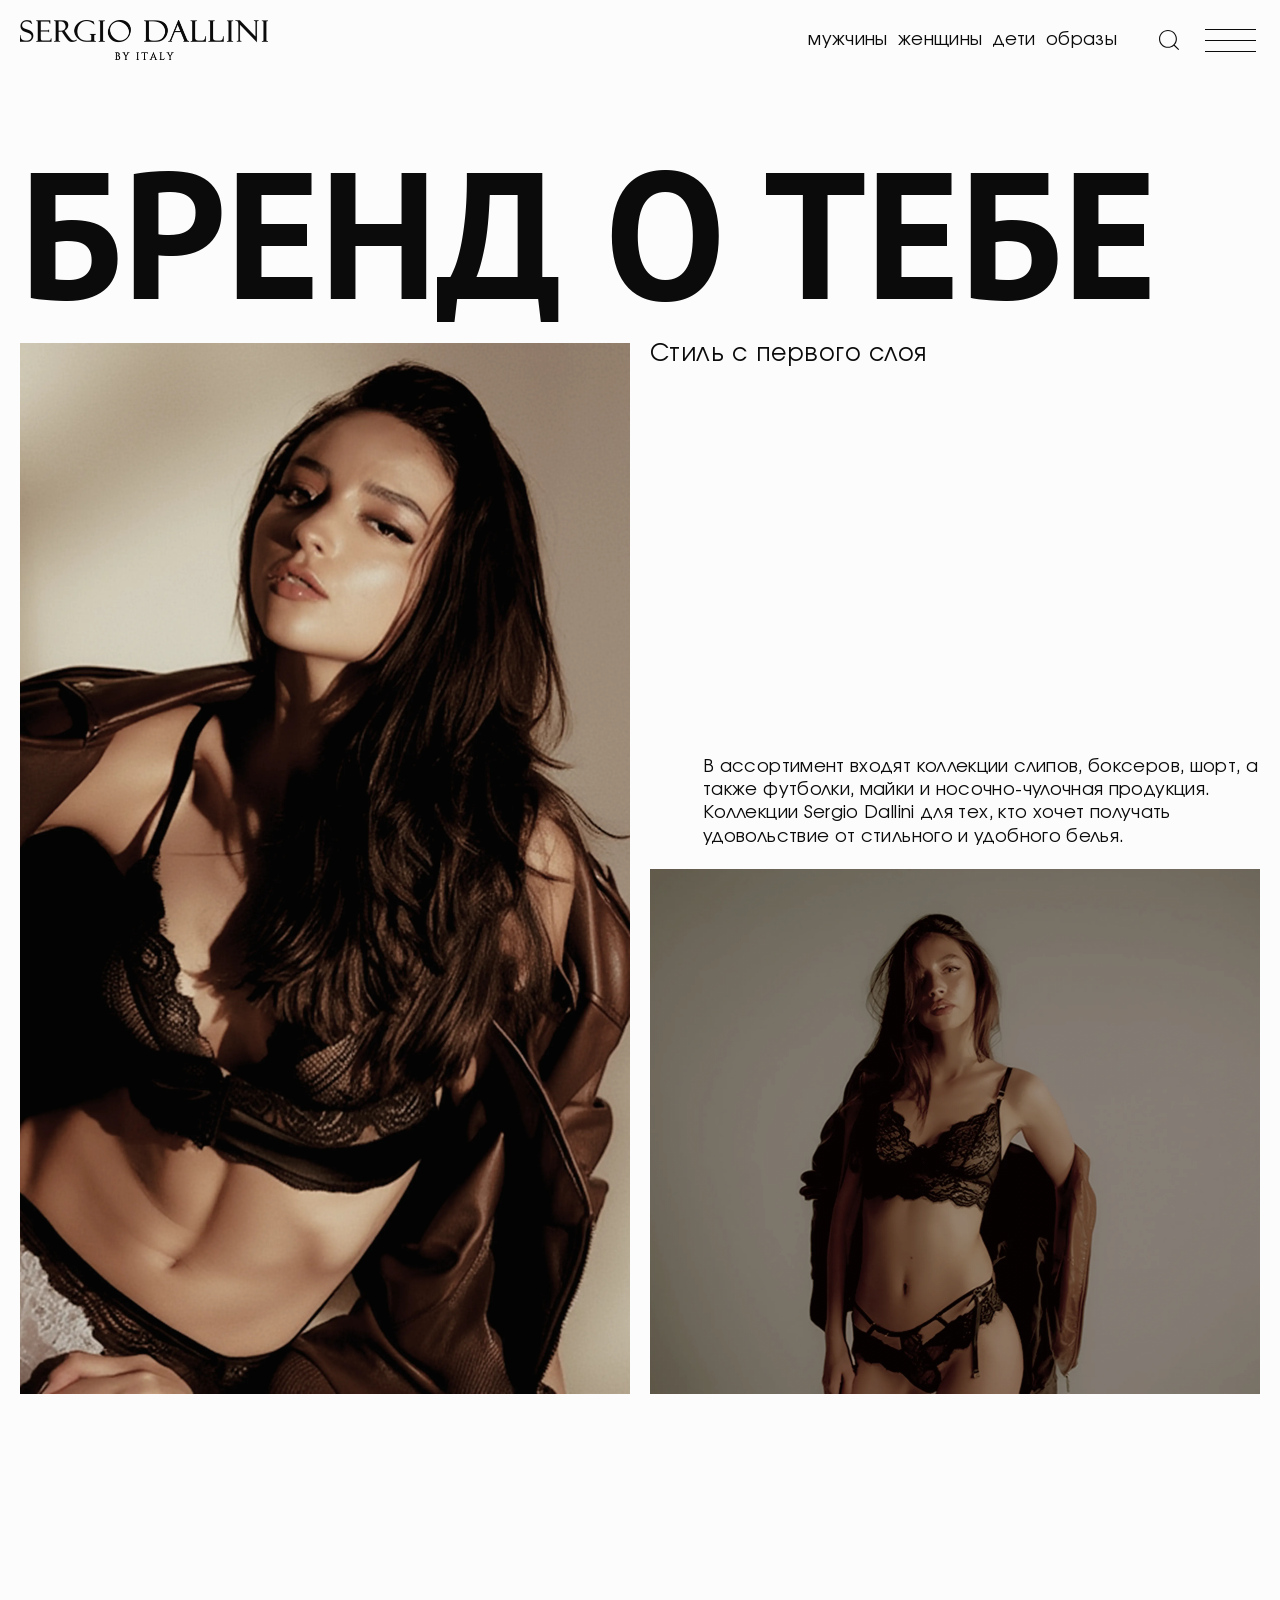
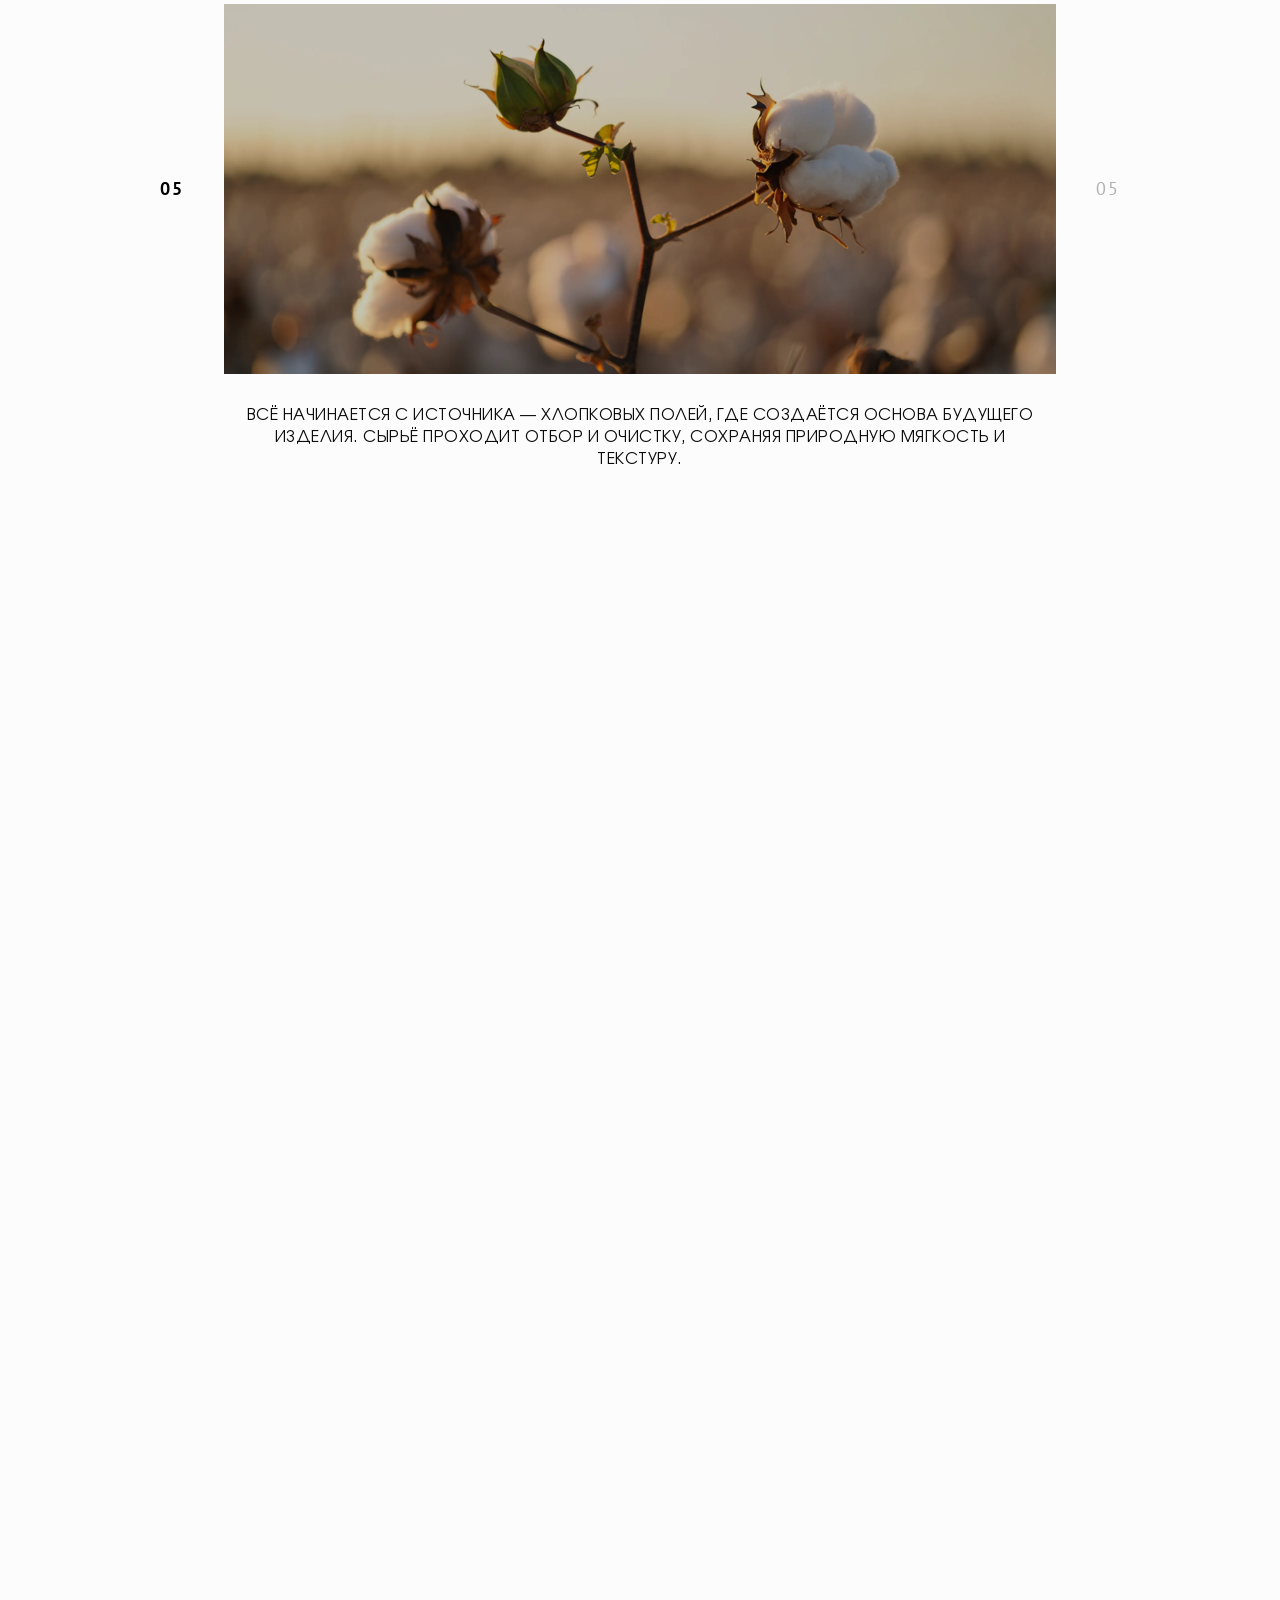
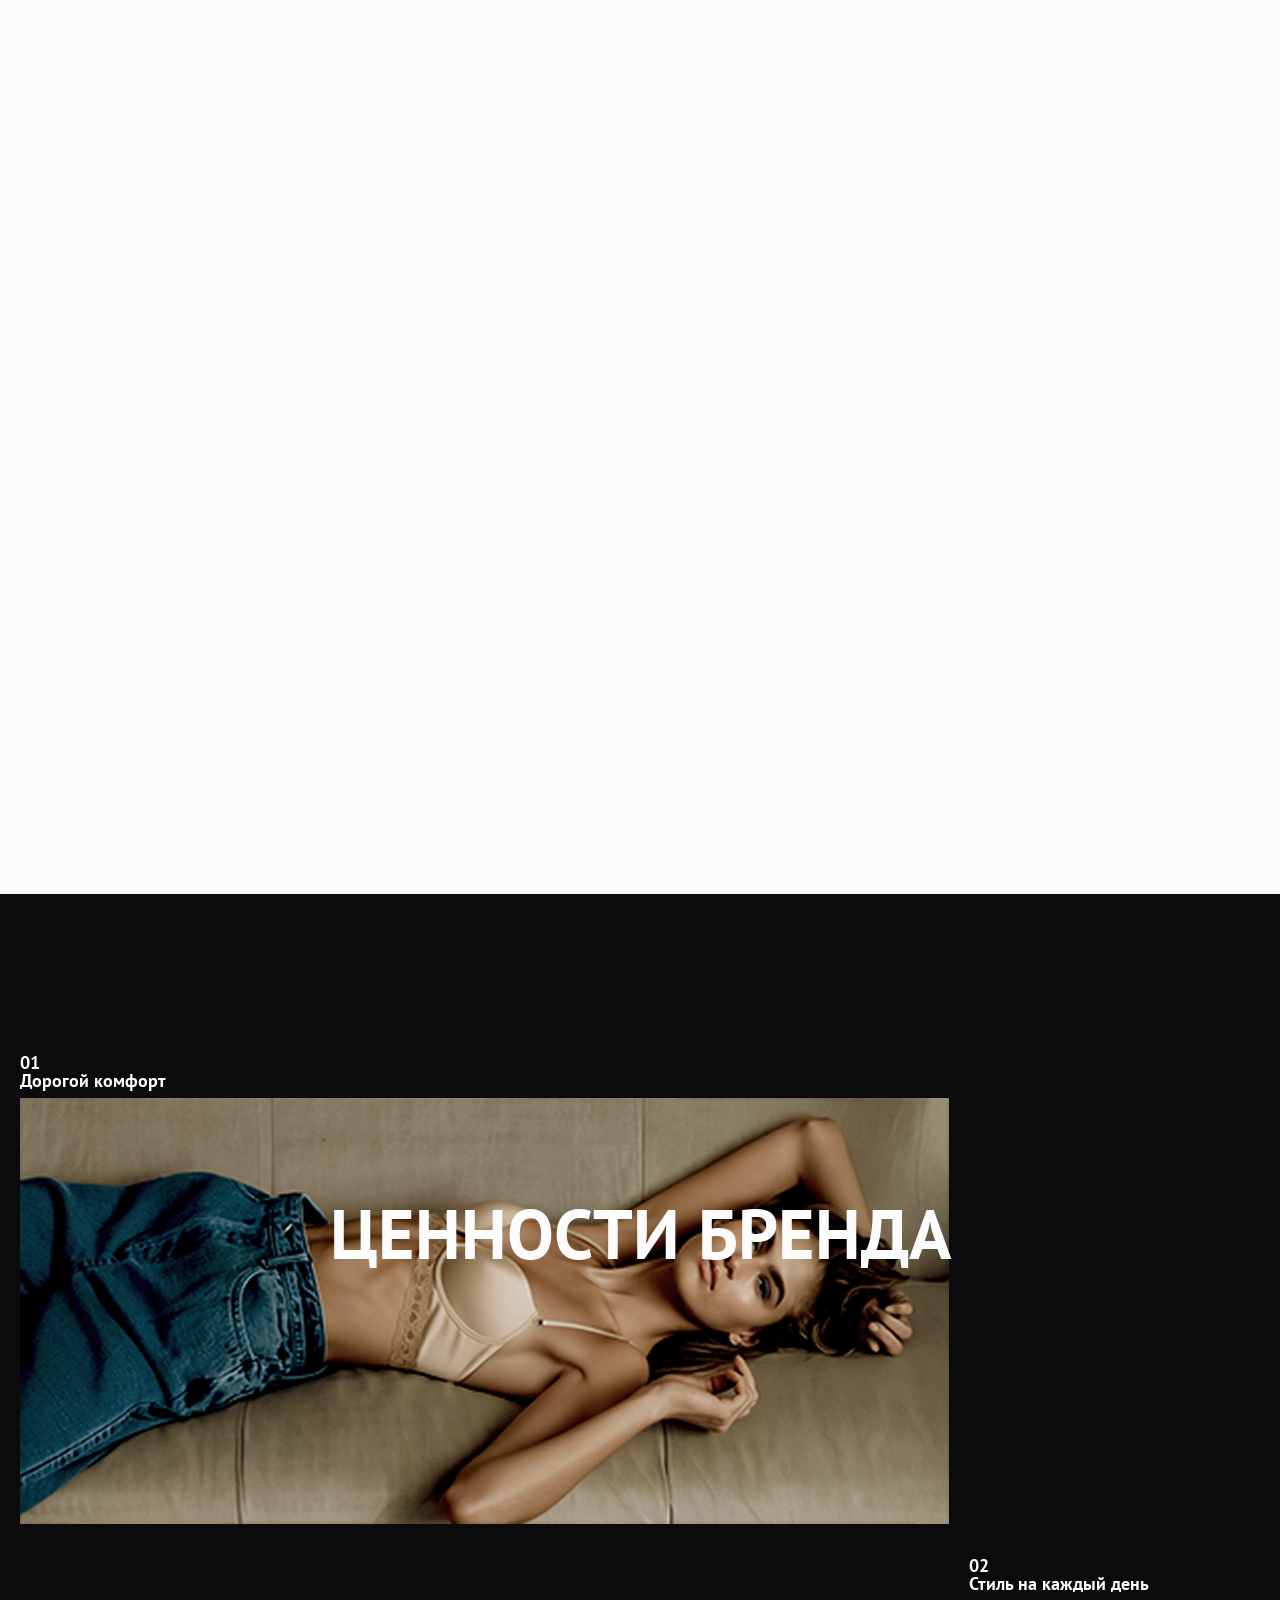
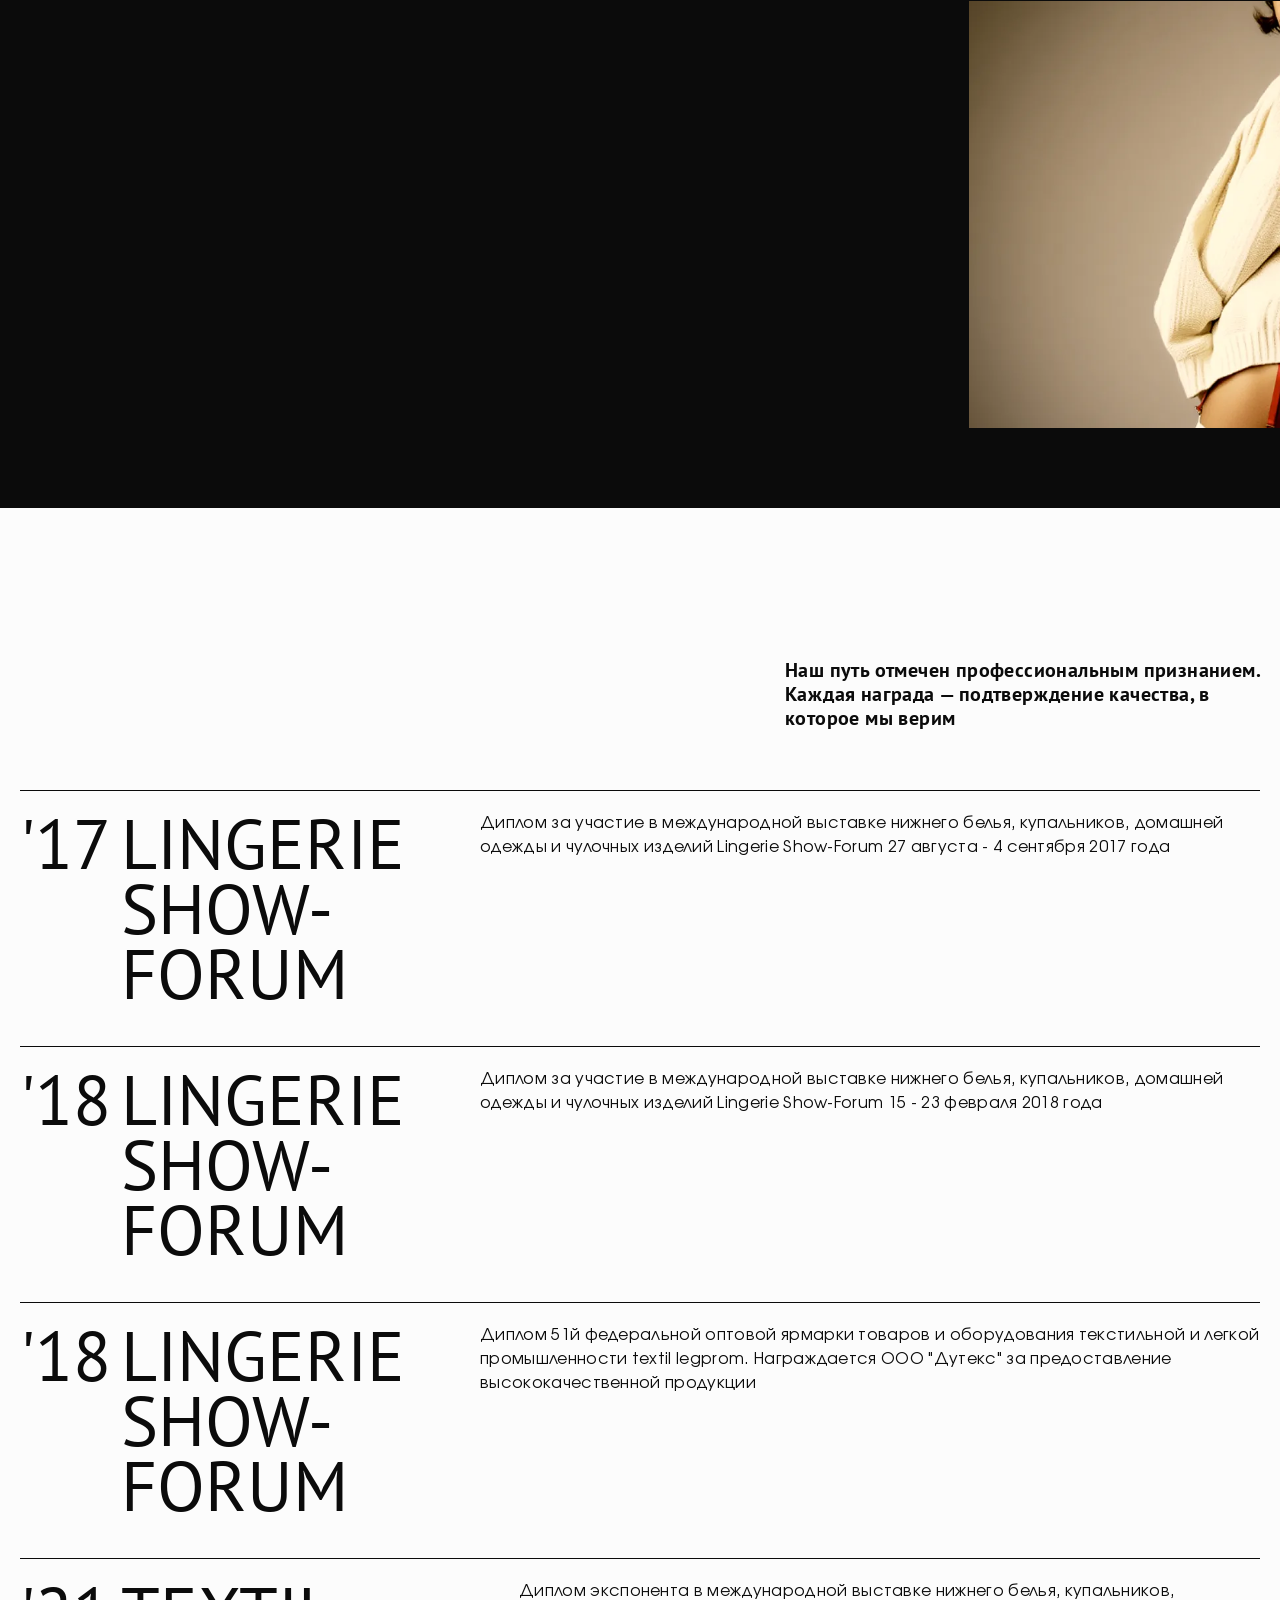
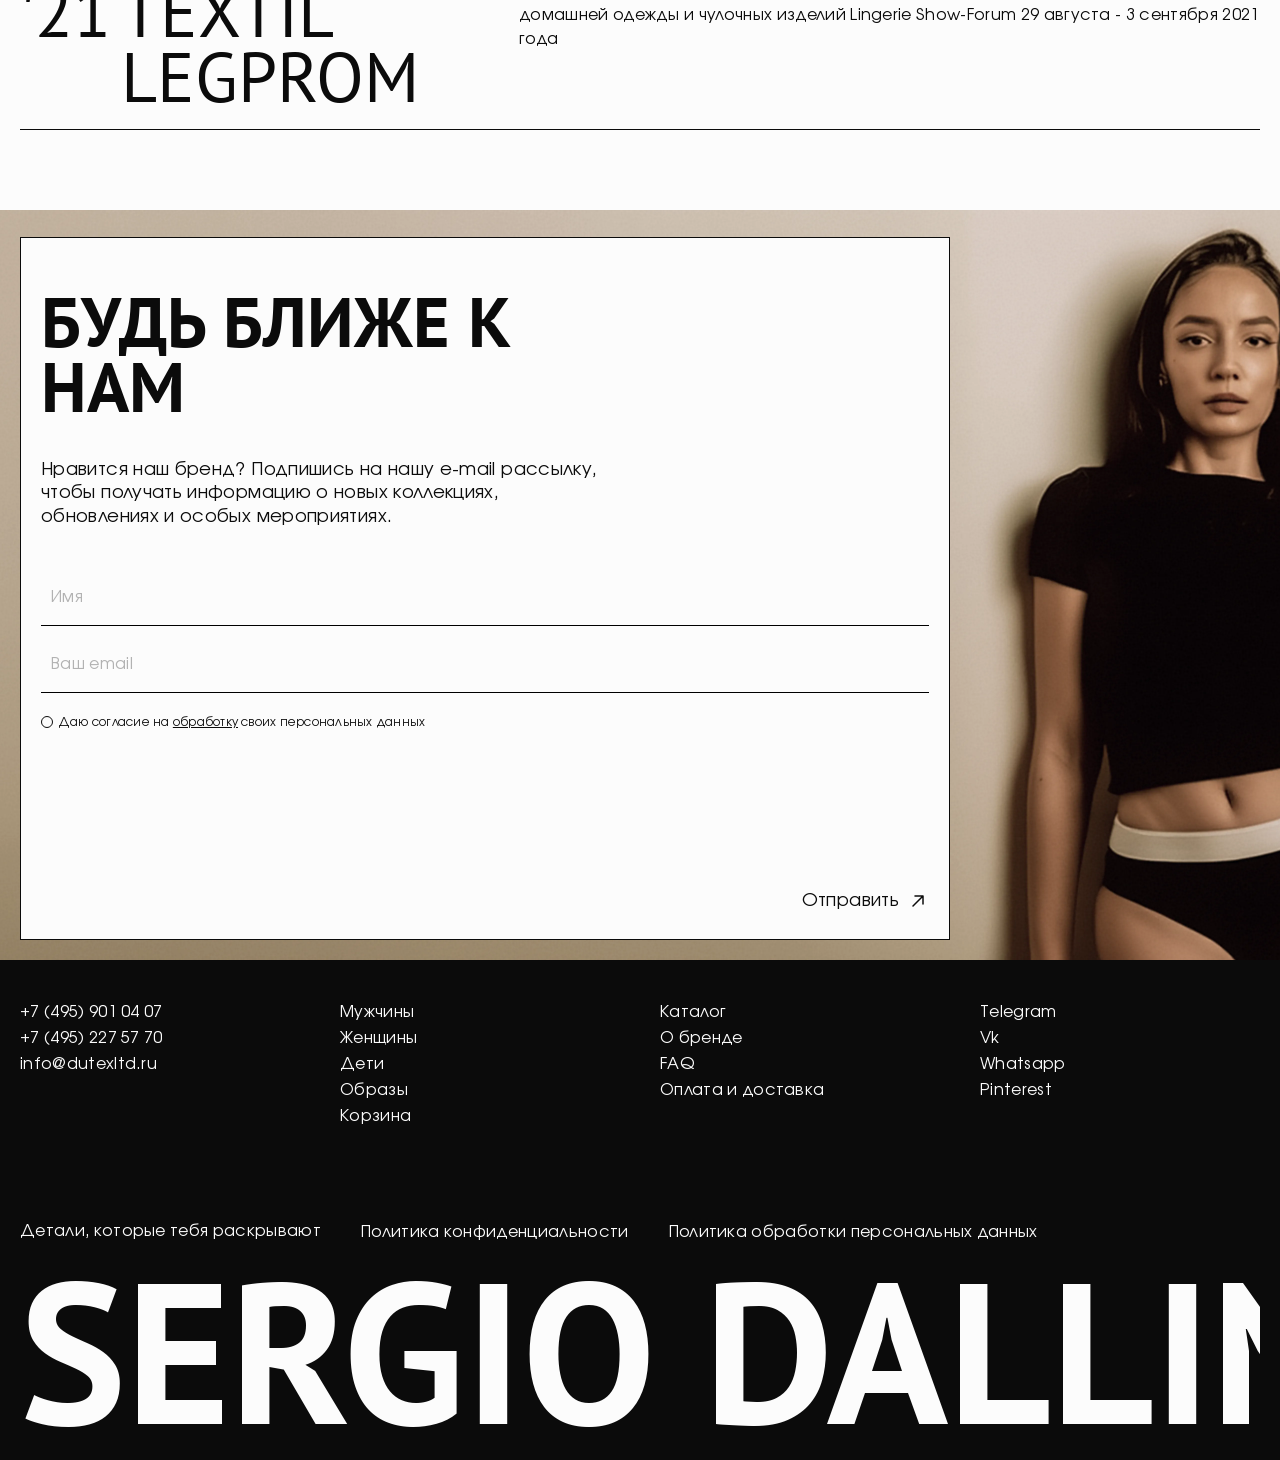
==== about.html @ 6db8269c "firstPush" ====
<!DOCTYPE html>
<html lang="ru">

<head>
    <meta charset="UTF-8">
    <meta name="viewport" content="width=device-width, initial-scale=1.0">
    <meta name="description"
        content="О бренде Sergio Dallini — итальянский бренд нательного белья. Дорогой комфорт, стиль и качество.">
    <title>О бренде — Sergio Dallini</title>
    <link rel="preconnect" href="https://fonts.googleapis.com">
    <link rel="preconnect" href="https://fonts.gstatic.com" crossorigin>
    <link
        href="https://fonts.googleapis.com/css2?family=PT+Sans:wght@400;700&family=Manrope:wght@300;400;500&display=swap"
        rel="stylesheet">
    <link rel="stylesheet" href="css/style.css">
    <link rel="stylesheet" href="css/about.css">
</head>

<body>

    <!-- ===== HEADER + MOBILE MENU (loaded from component) ===== -->
    <script src="js/header-component.js" data-theme="dark" data-modifier="about"></script>

    <main>

        <!-- ===== HERO: БРЕНД О ТЕБЕ ===== -->
        <section class="about-hero" id="about-hero">
            <h1 class="about-hero__title">Бренд о тебе</h1>

            <div class="about-hero__layout">
                <!-- Left large image -->
                <div class="about-hero__image-left">
                    <img src="images/about_brend_img1.webp" alt="Sergio Dallini — бренд о тебе">
                </div>

                <!-- Right content area -->
                <div class="about-hero__right">
                    <div class="about-hero__text-block">
                        <h2 class="about-hero__subtitle">Стиль с первого слоя</h2>
                        <p class="about-hero__description">В ассортимент входят коллекции слипов, боксеров, шорт, а
                            также футболки, майки и носочно-чулочная продукция. Коллекции Sergio Dallini для тех, кто
                            хочет получать удовольствие от стильного и удобного белья.</p>
                    </div>
                    <div class="about-hero__image-right">
                        <img src="images/about_brend_img2.webp" alt="Коллекция Sergio Dallini">
                        <div class="about-hero__image-overlay"></div>
                    </div>
                </div>
            </div>
        </section>

        <!-- ===== PRODUCTION SLIDER (Scroll-Driven) ===== -->
        <section class="production" id="production">
            <div class="production__sticky">
                <!-- Image row: number | image | number -->
                <div class="production__image-row">
                    <div class="production__counter production__counter--left">
                        <span class="production__counter-num" id="prod-counter-num">01</span>
                    </div>

                    <div class="production__image-area">
                        <div class="production__slide production__slide--active" data-slide="0">
                            <picture>
                                <source media="(max-width: 576px)" srcset="images/about_brend_mobile_img3.webp">
                                <img src="images/about_brend_img3.webp" alt="Хлопковые поля">
                            </picture>
                        </div>
                        <div class="production__slide" data-slide="1">
                            <img src="images/about_brend_slider2.webp" alt="Подготовка хлопка">
                        </div>
                        <div class="production__slide" data-slide="2">
                            <img src="images/about_brend_slider3.webp" alt="Производство пряжи">
                        </div>
                        <div class="production__slide" data-slide="3">
                            <img src="images/about_brend_slider4.webp" alt="Дизайн и раскрой">
                        </div>
                        <div class="production__slide" data-slide="4">
                            <img src="images/about_brend_slider5.webp" alt="Примерка и продажа">
                        </div>
                    </div>

                    <div class="production__counter production__counter--right">
                        <span class="production__counter-total">05</span>
                    </div>
                </div>

                <!-- Description text -->
                <div class="production__text-area">
                    <p class="production__text production__text--active" data-text="0">
                        Всё начинается с источника — хлопковых полей, где создаётся основа будущего изделия. Сырьё
                        проходит отбор и очистку, сохраняя природную мягкость и текстуру.
                    </p>
                    <p class="production__text" data-text="1">
                        После сбора, хлопок подготавливают, обрабатывают и расчесывают. Из первоклассного сырья делают
                        пряжу - мягкую, но прочную, на века.
                    </p>
                    <p class="production__text" data-text="2">
                        После сбора, хлопок подготавливают, обрабатывают и расчесывают. Из первоклассного сырья делают
                        пряжу - мягкую, но прочную, на века.
                    </p>
                    <p class="production__text" data-text="3">
                        Ножницы, выкройки, работа дизайнера. Наша ткань, уже покрашенная и подготовленная, попадает на
                        стол модельера и раскройщика. По лекалам из солнечной Италии ткань режут, придают ей форму
                        будущего изделия и сшивают. Почти все готово!
                    </p>
                    <p class="production__text" data-text="4">
                        Этап примерки и продажи. Новосшитое белье отправляют не в цех, а сразу же на съемочную площадку
                        и оценку! Если белье проходит по всем стандартам, мы снимаем его на наших профессиональных
                        моделях в светлых студиях, чтобы через день его уже смогли увидеть вы — и добавить в свою
                        корзину!
                    </p>
                </div>
            </div>
        </section>

        <!-- ===== BRAND VALUES ===== -->
        <section class="values" id="values">
            <div class="values__bg">
                <h2 class="values__title">Ценности бренда</h2>

                <div class="values__carousel" id="values-carousel">
                    <div class="values__track" id="values-track">
                        <!-- Value 1 -->
                        <div class="values__item">
                            <div class="values__item-label">
                                <span class="values__item-num">01</span>
                                <span class="values__item-name">Дорогой комфорт</span>
                            </div>
                            <div class="values__item-image">
                                <picture>
                                    <source media="(max-width: 576px)" srcset="images/about_brend_img5.webp">
                                    <img src="images/about_brend_img5.webp" alt="Дорогой комфорт">
                                </picture>
                            </div>
                        </div>

                        <!-- Value 2 -->
                        <div class="values__item">
                            <div class="values__item-label">
                                <span class="values__item-num">02</span>
                                <span class="values__item-name">Стиль на каждый день</span>
                            </div>
                            <div class="values__item-image">
                                <picture>
                                    <source media="(max-width: 576px)" srcset="images/about_brend_mobile_img5.webp">
                                    <img src="images/about_brend_img6.webp" alt="Стиль на каждый день">
                                </picture>
                            </div>
                        </div>

                        <!-- Value 3 -->
                        <div class="values__item">
                            <div class="values__item-label">
                                <span class="values__item-num">03</span>
                                <span class="values__item-name">Забота о теле</span>
                            </div>
                            <div class="values__item-image">
                                <picture>
                                    <source media="(max-width: 576px)" srcset="images/about_brend_mobile_img6.webp">
                                    <img src="images/about_brend_img1.webp" alt="Забота о теле">
                                </picture>
                            </div>
                        </div>

                        <!-- Value 4 -->
                        <div class="values__item">
                            <div class="values__item-label">
                                <span class="values__item-num">04</span>
                                <span class="values__item-name">Твоя личная поддержка</span>
                            </div>
                            <div class="values__item-image">
                                <picture>
                                    <source media="(max-width: 576px)" srcset="images/about_brend_mobile_img7.webp">
                                    <img src="images/about_brend_img7.webp" alt="Твоя личная поддержка">
                                </picture>
                            </div>
                            <div class="values__item-image values__item-image--small">
                                <picture>
                                    <source media="(max-width: 576px)" srcset="images/about_brend_mobile_img8.webp">
                                    <img src="images/about_brend_img2.webp" alt="Твоя личная поддержка">
                                </picture>
                            </div>
                        </div>
                    </div>
                </div>
            </div>
        </section>

        <!-- ===== AWARDS ===== -->
        <section class="awards" id="awards">
            <div class="awards__intro">
                <p class="awards__intro-text">Наш путь отмечен профессиональным признанием. Каждая награда —
                    подтверждение качества, в которое мы верим</p>
            </div>

            <div class="awards__list">
                <!-- Award 1 -->
                <div class="awards__item">
                    <div class="awards__item-header">
                        <span class="awards__year">'17</span>
                        <span class="awards__name">Lingerie Show-Forum</span>
                    </div>
                    <p class="awards__desc">Диплом за участие в международной выставке нижнего белья, купальников,
                        домашней одежды и чулочных изделий Lingerie Show-Forum 27 августа - 4 сентября 2017 года</p>
                    <div class="awards__hover-photo">
                        <img src="images/hover_photo.webp" alt="Award photo">
                    </div>
                </div>

                <!-- Award 2 -->
                <div class="awards__item">
                    <div class="awards__item-header">
                        <span class="awards__year">'18</span>
                        <span class="awards__name">Lingerie Show-Forum</span>
                    </div>
                    <p class="awards__desc">Диплом за участие в международной выставке нижнего белья, купальников,
                        домашней одежды и чулочных изделий Lingerie Show-Forum 15 - 23 февраля 2018 года</p>
                    <div class="awards__hover-photo">
                        <img src="images/hover_photo.webp" alt="Award photo">
                    </div>
                </div>

                <!-- Award 3 -->
                <div class="awards__item">
                    <div class="awards__item-header">
                        <span class="awards__year">'18</span>
                        <span class="awards__name">Lingerie Show-Forum</span>
                    </div>
                    <p class="awards__desc">Диплом 51й федеральной оптовой ярмарки товаров и оборудования текстильной и
                        легкой промышленности textil legprom. Награждается ООО "Дутекс" за предоставление
                        высококачественной продукции</p>
                    <div class="awards__hover-photo">
                        <img src="images/hover_photo.webp" alt="Award photo">
                    </div>
                </div>

                <!-- Award 4 -->
                <div class="awards__item awards__item--inline">
                    <div class="awards__item-header">
                        <span class="awards__year">'21</span>
                        <span class="awards__name">textil legprom</span>
                    </div>
                    <p class="awards__desc">Диплом экспонента в международной выставке нижнего белья, купальников,
                        домашней одежды и чулочных изделий Lingerie Show-Forum 29 августа - 3 сентября 2021 года</p>
                    <div class="awards__hover-photo">
                        <img src="images/hover_photo.webp" alt="Award photo">
                    </div>
                </div>
            </div>
        </section>

        <!-- ===== NEWSLETTER (loaded from component) ===== -->

        <script src="js/newsletter-component.js"></script>

    </main>

    <!-- ===== FOOTER (loaded from component) ===== -->
    <script src="js/footer-component.js"></script>

    <script src="js/header.js"></script>
    <script src="js/newsletter.js"></script>
    <script>
        // ===== Production Slider (Scroll-Driven Clip-Path Reveal) =====
        const productionSection = document.getElementById('production');
        const prodSlides = document.querySelectorAll('.production__slide');
        const prodTexts = document.querySelectorAll('.production__text');
        const prodCounterNum = document.getElementById('prod-counter-num');
        const totalSlides = prodSlides.length;
        let currentCounterSlide = 0;

        // Set z-index stacking: later slides on top
        prodSlides.forEach((slide, i) => {
            slide.style.zIndex = i + 1;
        });

        // First slide starts fully revealed
        prodSlides[0].style.clipPath = 'inset(0 0% 0 0%)';

        function updateCounter(index) {
            if (index === currentCounterSlide) return;
            currentCounterSlide = index;

            // Animate counter number
            prodCounterNum.classList.add('production__counter-num--exit');
            setTimeout(() => {
                prodCounterNum.textContent = String(index + 1).padStart(2, '0');
                prodCounterNum.classList.remove('production__counter-num--exit');
                prodCounterNum.classList.add('production__counter-num--enter');
                setTimeout(() => {
                    prodCounterNum.classList.remove('production__counter-num--enter');
                }, 350);
            }, 200);

            // Update text
            prodTexts.forEach((txt, i) => {
                if (i === index) {
                    txt.classList.add('production__text--active');
                } else {
                    txt.classList.remove('production__text--active');
                }
            });
        }

        // Scroll handler: continuous clip-path animation
        function handleProductionScroll() {
            const rect = productionSection.getBoundingClientRect();
            const sectionHeight = productionSection.offsetHeight;
            const viewportHeight = window.innerHeight;

            const scrolledIntoSection = -rect.top;
            const scrollableRange = sectionHeight - viewportHeight;

            if (scrollableRange <= 0) return;

            // Overall progress 0..1
            const progress = Math.max(0, Math.min(1, scrolledIntoSection / scrollableRange));

            // Each slide (except #0) gets an equal share of the scroll
            // Slide 0 is always fully open; slides 1-4 reveal progressively
            const revealSlides = totalSlides - 1; // 4 slides to reveal
            let frontSlide = 0;

            for (let i = 1; i < totalSlides; i++) {
                // Slide i reveals during range [start, end]
                const start = (i - 1) / revealSlides;
                const end = i / revealSlides;

                // Sub-progress within this slide's range: 0..1
                const subProgress = Math.max(0, Math.min(1, (progress - start) / (end - start)));

                // clip-path: inset(0 X% 0 X%) — X goes from 50% (hidden) to 0% (fully visible)
                const clipPercent = 50 * (1 - subProgress);
                prodSlides[i].style.clipPath = `inset(0 ${clipPercent}% 0 ${clipPercent}%)`;

                // Determine which slide is in front (the latest one that's >50% revealed)
                if (subProgress > 0.3) {
                    frontSlide = i;
                }
            }

            updateCounter(frontSlide);
        }

        window.addEventListener('scroll', handleProductionScroll, { passive: true });
        handleProductionScroll();

        // ===== Values Carousel (horizontal scroll) =====
        const valuesCarousel = document.getElementById('values-carousel');
        const valuesTrack = document.getElementById('values-track');

        let isDown = false;
        let startX;
        let scrollLeft;

        valuesCarousel.addEventListener('mousedown', (e) => {
            isDown = true;
            valuesCarousel.classList.add('values__carousel--grabbing');
            startX = e.pageX - valuesCarousel.offsetLeft;
            scrollLeft = valuesCarousel.scrollLeft;
        });

        valuesCarousel.addEventListener('mouseleave', () => {
            isDown = false;
            valuesCarousel.classList.remove('values__carousel--grabbing');
        });

        valuesCarousel.addEventListener('mouseup', () => {
            isDown = false;
            valuesCarousel.classList.remove('values__carousel--grabbing');
        });

        valuesCarousel.addEventListener('mousemove', (e) => {
            if (!isDown) return;
            e.preventDefault();
            const x = e.pageX - valuesCarousel.offsetLeft;
            const walk = (x - startX) * 2;
            valuesCarousel.scrollLeft = scrollLeft - walk;
        });
    </script>

</body>

</html>
---- css/style.css ----
/* ======================================================
   SERGIO DALLINI — Global Styles
   ====================================================== */

/* ---------- CSS Custom Properties ---------- */
:root {
  --color-bg: #fcfcfc;
  --color-dark: #0b0b0b;
  --color-white: #fcfcfc;
  --color-black: #0b0b0b;

  --font-heading: "PT Sans", sans-serif;
  --font-body: "Involve", "Manrope", sans-serif;
  --font-btn: "Involve", "Manrope", sans-serif;
  --font-nav: "Involve", sans-serif;
  --font-accent: "Manrope", sans-serif;

  --container-padding: 20px;
  --transition-base: 0.35s cubic-bezier(0.4, 0, 0.2, 1);
  --transition-slow: 0.6s cubic-bezier(0.4, 0, 0.2, 1);
}

/* ---------- @font-face for Involve ---------- */
@font-face {
  font-family: 'Involve';
  src: url('../fonts/Involve-Regular.eot');
  src: url('../fonts/Involve-Regular.eot?#iefix') format('embedded-opentype'),
    url('../fonts/Involve-Regular.woff2') format('woff2'),
    url('../fonts/Involve-Regular.woff') format('woff'),
    url('../fonts/Involve-Regular.ttf') format('truetype');
  font-weight: normal;
  font-style: normal;
  font-display: swap;
}

@font-face {
  font-family: 'Involve';
  src: url('../fonts/Involve-SemiBoldOblique.eot');
  src: url('../fonts/Involve-SemiBoldOblique.eot?#iefix') format('embedded-opentype'),
    url('../fonts/Involve-SemiBoldOblique.woff2') format('woff2'),
    url('../fonts/Involve-SemiBoldOblique.woff') format('woff'),
    url('../fonts/Involve-SemiBoldOblique.ttf') format('truetype');
  font-weight: 600;
  font-style: italic;
  font-display: swap;
}

@font-face {
  font-family: 'Involve';
  src: url('../fonts/Involve-Oblique.eot');
  src: url('../fonts/Involve-Oblique.eot?#iefix') format('embedded-opentype'),
    url('../fonts/Involve-Oblique.woff2') format('woff2'),
    url('../fonts/Involve-Oblique.woff') format('woff'),
    url('../fonts/Involve-Oblique.ttf') format('truetype');
  font-weight: normal;
  font-style: italic;
  font-display: swap;
}

@font-face {
  font-family: 'Involve';
  src: url('../fonts/Involve-Medium-BF65bb0f6716366.otf') format('opentype');
  font-weight: 500;
  font-style: normal;
  font-display: swap;
}

@font-face {
  font-family: 'Involve';
  src: url('../fonts/Involve-SemiBold-BF65bb0f6747dfe.otf') format('opentype');
  font-weight: 600;
  font-style: normal;
  font-display: swap;
}

@font-face {
  font-family: 'Involve';
  src: url('../fonts/Involve-Bold-BF65bb0f66f270b.otf') format('opentype');
  font-weight: 700;
  font-style: normal;
  font-display: swap;
}

/* ---------- Reset & Base ---------- */
*,
*::before,
*::after {
  margin: 0;
  padding: 0;
  box-sizing: border-box;
}

html {
  scroll-behavior: smooth;
  -webkit-font-smoothing: antialiased;
  -moz-osx-font-smoothing: grayscale;
}

body {
  font-family: var(--font-body);
  background: var(--color-bg);
  color: var(--color-dark);
  line-height: 1.5;
  overflow-x: hidden;
}

a {
  text-decoration: none;
  color: inherit;
  transition: opacity var(--transition-base);
}

a:hover {
  opacity: 0.7;
}

ul {
  list-style: none;
}

img {
  display: block;
  width: 100%;
  height: 100%;
  object-fit: cover;
}

.btn--solid-dark img {
  width: unset !important;
  height: unset !important;
}

button {
  cursor: pointer;
  border: none;
  background: none;
  font-family: inherit;
}

input {
  font-family: inherit;
  border: none;
  outline: none;
  background: transparent;
}



/* ======================================================
   HERO SECTION
   ====================================================== */
.hero {
  position: relative;
  width: 100%;
  height: 100vh;
  min-height: 700px;
  max-height: 1066px;
  overflow: hidden;
}

.hero__bg {
  position: absolute;
  inset: 0;
  width: 100%;
  height: 100%;
  object-fit: cover;
  z-index: 0;
}

.hero__overlay {
  position: absolute;
  inset: 0;
  background: linear-gradient(0deg,
      rgba(0, 0, 0, 0.2) 0%,
      rgba(0, 0, 0, 0.2) 100%);
  z-index: 1;
  display: flex;
  align-items: center;
  justify-content: center;
}

.hero__overlay-logo {
  display: none;
}

.hero__content {
  position: absolute;
  top: 50%;
  left: 32px;
  transform: translateY(-50%);
  z-index: 2;
}

.hero__subtitle {
  color: var(--color-white);
  font-size: 18px;
  font-family: var(--font-body);
  font-weight: 400;
  line-height: 23.4px;
  letter-spacing: 0.36px;
  max-width: 443px;
  animation: fadeInUp 1s var(--transition-base) 0.3s both;
}

/* ======================================================
   BRAND STRIP
   ====================================================== */
.brand-strip {
  width: calc(100% - 42px);
  margin: -149px auto 0;
  position: relative;
  z-index: 3;
  height: 204px;
  display: flex;
  align-items: center;
  justify-content: center;
  padding: 0 40px;
}

.brand-strip__logo {
  width: 100%;
  height: auto;
  max-height: 100%;
  object-fit: contain;
}

/* ======================================================
   ABOUT SECTION
   ====================================================== */
.about {
  display: grid;
  grid-template-columns: 1fr 1fr;
  min-height: 978px;
  position: relative;
}

.about__image-wrapper {
  position: relative;
  overflow: hidden;
}

.about__image {
  width: 100%;
  height: 100%;
  object-fit: cover;
}

.about__image-overlay {
  position: absolute;
  inset: 0;
  background: linear-gradient(0deg,
      rgba(0, 0, 0, 0.1) 0%,
      rgba(0, 0, 0, 0.1) 100%);
}

.about__content {
  display: flex;
  flex-direction: column;
  justify-content: space-between;
  align-items: flex-start;
  padding: 60px 30px 60px 20px;
}

.about__heading {
  color: var(--color-dark);
  font-size: 20px;
  font-family: var(--font-heading);
  font-weight: 700;
  line-height: 24px;
  letter-spacing: 0.4px;
  max-width: 443px;
  margin-bottom: 780px;
}

.about__text {
  color: black;
  font-size: 16px;
  font-family: var(--font-body);
  font-weight: 400;
  line-height: 24px;
  letter-spacing: 0.32px;
  max-width: 442px;
  margin-left: auto;
  display: flex;
  align-items: flex-end;
}

/* ======================================================
   CATEGORY BANNERS — Dime-style sticky stacking
   ====================================================== */

/* --- Scoped reveal animation (only for category banners) --- */
.cb-reveal {
  opacity: 0;
  transform: translateY(30px);
  transition: opacity 0.9s cubic-bezier(0.25, 0.46, 0.45, 0.94),
    transform 0.9s cubic-bezier(0.25, 0.46, 0.45, 0.94);
}

.cb-reveal--visible {
  opacity: 1;
  transform: translateY(0);
}

.cb-reveal--delay {
  transition-delay: 0.2s;
}

/* --- Stacking wrapper --- */
.category-stack {
  position: relative;
}

/* --- Each banner card --- */
.category-banner {
  position: relative;
  width: 100%;
  height: 820px;
  overflow: hidden;
}

.category-banner--sticky {
  position: sticky;
  top: 0;
  height: 100vh;
  min-height: 600px;
}

.category-banner__bg {
  position: absolute;
  inset: 0;
  width: 100%;
  height: 100%;
  object-fit: cover;
  z-index: 0;
  transition: transform 1.2s cubic-bezier(0.25, 0.46, 0.45, 0.94);
}

.category-banner--sticky:hover .category-banner__bg {
  transform: scale(1.03);
}

.category-banner__overlay {
  position: absolute;
  inset: 0;
  background: linear-gradient(0deg,
      rgba(0, 0, 0, 0.2) 0%,
      rgba(0, 0, 0, 0.2) 100%);
  z-index: 1;
}

.category-banner__content {
  position: absolute;
  z-index: 2;
  top: 50%;
  left: 0;
  right: 0;
  transform: translateY(-50%);
  display: flex;
  align-items: center;
  justify-content: center;
  padding: 0 var(--container-padding);
}

.category-banner__title {
  position: absolute;
  text-align: center;
  color: var(--color-white);
  font-size: 90px;
  font-family: var(--font-heading);
  font-weight: 700;
  text-transform: uppercase;
  line-height: 81px;
  letter-spacing: 0.9px;
}

.category-banner__content .btn {
  margin-left: auto;
  position: relative;
  z-index: 1;
}

/* ======================================================
   VIDEO SECTION
   ====================================================== */
.video-section {
  position: relative;
  width: 100%;
  height: 980px;
  overflow: hidden;
}

.video-section__bg {
  position: absolute;
  inset: 0;
  width: 100%;
  height: 100%;
  object-fit: cover;
  z-index: 0;
  cursor: pointer;
}

.video-section__overlay {
  position: absolute;
  inset: 0;
  background: linear-gradient(0deg,
      rgba(0, 0, 0, 0.3) 0%,
      rgba(0, 0, 0, 0.3) 100%);
  z-index: 1;
  transition: opacity 0.5s ease;
  pointer-events: none;
}

.video-section__bar {
  position: absolute;
  left: 0;
  width: 100%;
  height: 80px;
  background: var(--color-dark);
  z-index: 2;
}

.video-section__bar--top {
  top: 0;
}

.video-section__bar--bottom {
  bottom: 0;
}

.video-section__play {
  position: absolute;
  top: 50%;
  left: 50%;
  transform: translate(-50%, -50%);
  z-index: 3;
  transition: opacity 0.4s ease;
  width: 100px;
  height: 100px;
  display: flex;
  align-items: center;
  justify-content: center;
  cursor: pointer;
  transition:
    transform var(--transition-base),
    opacity var(--transition-base);
}

.video-section__play svg {
  width: 60px;
  height: 60px;
  filter: drop-shadow(0 4px 20px rgba(0, 0, 0, 0.3));
}

.video-section__play:hover {
  transform: translate(-50%, -50%) scale(1.15);
  opacity: 0.85;
}

/* ======================================================
   LOOKS / OUTFITS SECTION
   ====================================================== */
.looks {
  padding: 80px var(--container-padding) 150px;
}

.looks__header {
  grid-column: 1 / 4;
  display: flex;
  justify-content: flex-end;
  margin-bottom: 40px;
}

.looks__description {
  color: var(--color-dark);
  font-size: 20px;
  font-family: var(--font-heading);
  font-weight: 700;
  line-height: 24px;
  letter-spacing: 0.4px;
  max-width: 475px;
}

.looks__grid {
  display: grid;
  grid-template-columns: repeat(4, 1fr);
  gap: 20px;
  overflow: visible;
}

/* On desktop, override Swiper's flex layout so the grid works normally */
.looks__grid .swiper-wrapper {
  display: contents;
}

.looks__grid .swiper-slide {
  width: auto !important;
}

/* ---------- Look Card ---------- */
.look-card {
  display: flex;
  flex-direction: column;
  position: relative;
}

.look-card__image-wrapper {
  position: relative;
  width: 100%;
  aspect-ratio: 455 / 570;
  overflow: hidden;
  background: #e5e5e5;
}

.look-card__image {
  width: 100%;
  height: 100%;
  object-fit: cover;
  transition: transform var(--transition-slow);
}

.look-card:hover .look-card__image {
  transform: scale(1.05);
}

.look-card__overlay {
  position: absolute;
  inset: 0;
  background: linear-gradient(0deg,
      rgba(0, 0, 0, 0.2) 0%,
      rgba(0, 0, 0, 0.2) 100%);
  opacity: 0;
  transition: opacity var(--transition-base);
}

.look-card:hover .look-card__overlay {
  opacity: 1;
}

.look-card__info {
  position: absolute;
  bottom: 20px;
  left: 20px;
  display: flex;
  flex-direction: column;
  gap: 5px;
  opacity: 0;
  transform: translateY(10px);
  transition:
    opacity var(--transition-base),
    transform var(--transition-base);
}

.look-card:hover .look-card__info {
  opacity: 1;
  transform: translateY(0);
}

.look-card__name {
  color: white;
  font-size: 18px;
  font-family: var(--font-body);
  font-weight: 400;
  line-height: 27px;
  letter-spacing: 0.36px;
}

.look-card__price {
  color: white;
  font-size: 16px;
  font-family: var(--font-body);
  font-weight: 700;
  line-height: 24px;
  letter-spacing: 0.32px;
}

/* ======================================================
   PROMO BANNER
   ====================================================== */
.promo-banner {
  position: relative;
  width: 100%;
  height: 520px;
  overflow: hidden;
  margin-bottom: 150px;
}

.promo-banner__bg {
  position: absolute;
  inset: 0;
  width: 100%;
  height: 100%;
  object-fit: cover;
  z-index: 0;
}

.promo-banner__overlay {
  position: absolute;
  inset: 0;
  background: linear-gradient(0deg,
      rgba(0, 0, 0, 0.2) 0%,
      rgba(0, 0, 0, 0.2) 100%);
  z-index: 1;
}

.promo-banner__content {
  position: absolute;
  top: 50%;
  left: 20px;
  transform: translateY(-50%);
  z-index: 2;
}

.promo-banner__title {
  color: var(--color-white);
  font-size: 90px;
  font-family: var(--font-heading);
  font-weight: 700;
  text-transform: uppercase;
  line-height: 81px;
  letter-spacing: 0.9px;
  max-width: 1297px;
}



/* ======================================================
   BUTTONS
   ====================================================== */
.btn {
  display: inline-flex;
  align-items: center;
  justify-content: center;
  gap: 10px;
  font-family: var(--font-body);
  font-weight: 400;
  transition:
    opacity var(--transition-base),
    transform var(--transition-base),
    background var(--transition-base),
    color var(--transition-base);
  cursor: pointer;
}

.btn:hover {
  opacity: 0.85;
}

/* Outline Light Button (e.g. "Подробнее") */
.btn--outline-light {
  color: var(--color-white);
  font-size: 24px;
  font-family: var(--font-accent);
  font-weight: 300;
  line-height: 24px;
  letter-spacing: 0.48px;
  padding: 2px 2px 4px;
  border-bottom: 1px solid var(--color-white);
}

.btn--outline-light svg {
  width: 18px;
  height: 18px;
}

/* Solid Dark Button (e.g. look card buttons) */
.btn--solid-dark {
  background: var(--color-dark);
  color: var(--color-white);
  font-size: 18px;
  line-height: 18px;
  letter-spacing: 0.36px;
  padding: 8px 10px;
  height: 40px;
}

.btn--solid-dark:hover {
  background: #C3C3C3;
}

.btn--full {
  width: 100%;
  margin-top: 10px;
}

/* Submit Button */
.btn--submit {
  color: var(--color-dark);
  font-size: 18px;
  font-family: var(--font-body);
  font-weight: 400;
  line-height: 18px;
  letter-spacing: 0.36px;
  padding: 2px;
  margin-top: auto;
  align-self: flex-end;
}

.btn--submit svg {
  width: 18px;
  height: 18px;
}

.btn--submit:hover {
  opacity: 0.6;
}

.btn--with-icon svg {
  transition: transform var(--transition-base);
}

.btn--with-icon:hover svg {
  transform: translate(3px, -3px);
}



/* ======================================================
   ANIMATIONS
   ====================================================== */
@keyframes fadeInUp {
  from {
    opacity: 0;
    transform: translateY(30px);
  }

  to {
    opacity: 1;
    transform: translateY(0);
  }
}

@keyframes fadeIn {
  from {
    opacity: 0;
  }

  to {
    opacity: 1;
  }
}

/* Intersection Observer-based reveal animations */
.reveal {
  opacity: 0;
  transform: translateY(40px);
  transition:
    opacity 0.8s ease,
    transform 0.8s ease;
}

.reveal.revealed {
  opacity: 1;
  transform: translateY(0);
}

/* Pagination dots — hidden on desktop */
.looks__pagination {
  display: none;
}

/* ======================================================
   RESPONSIVE — Desktop → Tablet → Mobile
   Breakpoints:
   1440px — Large Desktop (scaling fonts)
   1200px — Laptop / Small Desktop
   1024px — Tablet Landscape
   768px  — Tablet Portrait
   480px  — Mobile
   375px  — Small Mobile
   ====================================================== */

/* ==========================================================
   LARGE DESKTOP  (max-width: 1440px)
   ========================================================== */
@media (max-width: 1440px) {
  .category-banner__title {
    font-size: 70px;
    line-height: 65px;
  }

  .promo-banner__title {
    font-size: 70px;
    line-height: 65px;
  }
}

/* ==========================================================
   LAPTOP / SMALL DESKTOP  (max-width: 1200px)
   ========================================================== */
@media (max-width: 1200px) {
  .looks__grid {
    grid-template-columns: repeat(2, 1fr);
  }

  .looks__grid .swiper-wrapper {
    display: contents;
  }

  .looks__grid .swiper-slide {
    width: auto !important;
  }

  .about {
    grid-template-columns: 1fr 1fr;
  }

  .about__image-wrapper {
    height: auto;
  }

  .about__heading {
    margin-bottom: 40px;
  }

  .about__content {
    padding: 40px 20px;
  }

  /* .about__text {
    margin-left: 0;
  } */
}

/* ==========================================================
   TABLET LANDSCAPE  (max-width: 1024px)
   ========================================================== */
@media (max-width: 1024px) {

  /* ---------- HERO ---------- */
  .hero {
    height: 80vh;
    min-height: 550px;
    max-height: 800px;
  }

  .hero__content {
    padding: 40px 24px;
  }

  .hero__subtitle {
    font-size: 16px;
    line-height: 22px;
    max-width: 400px;
  }

  /* ---------- BRAND STRIP ---------- */
  .brand-strip {
    width: calc(100% - 32px);
    height: 140px;
    margin-top: -80px;
  }

  /* ---------- ABOUT ---------- */
  .about {
    grid-template-columns: 1fr 1fr;
    min-height: 600px;
  }

  .about__content {
    padding: 32px 20px;
  }

  .about__heading {
    font-size: 18px;
    line-height: 22px;
    max-width: 380px;
    margin-bottom: 30px;
  }

  .about__text {
    font-size: 15px;
    line-height: 22px;
    max-width: 380px;
  }

  /* ---------- CATEGORY BANNER ---------- */
  .category-banner {
    height: 550px;
  }

  .category-banner__title {
    font-size: 56px;
    line-height: 52px;
  }

  .category-banner__content {
    padding: 40px var(--container-padding);
  }

  /* ---------- VIDEO SECTION ---------- */
  .video-section {
    height: 550px;
  }

  .video-section__bar {
    height: 60px;
  }

  .video-section__play svg {
    width: 50px;
    height: 50px;
  }

  /* ---------- LOOKS ---------- */
  .looks {
    padding: 60px var(--container-padding) 50px;
  }

  .looks__description {
    font-size: 18px;
    line-height: 22px;
    max-width: 420px;
  }

  .looks__grid {
    gap: 16px;
  }

  .looks__grid .swiper-wrapper {
    display: contents;
  }

  .looks__grid .swiper-slide {
    width: auto !important;
  }

  /* ---------- PROMO BANNER ---------- */
  .promo-banner {
    height: 420px;
  }

  .promo-banner__title {
    font-size: 56px;
    line-height: 52px;
  }
}

/* ==========================================================
   TABLET PORTRAIT  (max-width: 768px)
   ========================================================== */
@media (max-width: 768px) {
  .promo-banner {
    margin-bottom: 100px !important;
    height: 503px !important;
  }

  #looks-section {
    margin-bottom: 100px;
  }

  #video-section {
    margin-bottom: 100px;
    height: 800px !important;
  }

  .category-banner__title #video-section {
    margin-bottom: 100px;
    height: 800px !important;
  }

  #category-stack {
    margin-bottom: 100px;
  }

  .about {
    margin-bottom: 100px;
  }


  .hero__overlay {
    align-items: flex-end !important;
  }

  .hero__content {
    display: none !important;
  }

  /* ---------- HERO ---------- */
  .hero {
    min-height: auto;
    max-height: none;
    height: auto;
  }

  .hero__bg {
    height: 500px;
    position: relative;
  }

  .hero__overlay {
    height: 500px;
    display: flex;
    align-items: center;
    justify-content: center;
  }

  .hero__overlay-logo {
    display: block;
    width: 100%;
    max-width: 362px;
    height: auto;
    object-fit: cover;
  }

  .hero__content {
    position: relative;
    bottom: auto;
    left: auto;
    background: var(--color-white);
    padding: 24px 20px;
    z-index: 2;
    height: auto;
    min-height: 120px;
    display: flex;
    flex-direction: column;
    justify-content: flex-start;
  }

  .hero__subtitle {
    color: var(--color-dark);
    font-size: 15px;
    font-family: var(--font-body);
    font-weight: 400;
    line-height: 20px;
    letter-spacing: 0.3px;
    max-width: 100%;
    animation: none;
  }

  /* ---------- BRAND STRIP ---------- */
  .brand-strip {
    display: none;
  }

  /* ---------- ABOUT ---------- */
  .about {
    grid-template-columns: 1fr;
    min-height: auto;
  }

  .about__content {
    display: contents;
  }

  .about__heading {
    order: 1;
    padding: 28px var(--container-padding) 20px;
    font-size: 20px;
    font-family: var(--font-heading);
    font-weight: 700;
    line-height: 24px;
    letter-spacing: 0.4px;
    max-width: 100%;
    margin-bottom: 0;
  }

  .about__image-wrapper {
    order: 2;
    width: 100%;
    height: 400px;
    margin-left: 0;
  }

  .about__text {
    order: 3;
    padding: 20px var(--container-padding) 0;
    font-size: 15px;
    font-family: var(--font-body);
    font-weight: 400;
    line-height: 22px;
    letter-spacing: 0.3px;
    max-width: 100%;
  }

  /* ---------- CATEGORY BANNER ---------- */
  .category-banner {
    height: 800px !important;
  }

  .category-banner__title {
    font-size: 48px;
    line-height: 44px;
    letter-spacing: 0;
  }

  .category-banner__content {
    top: 0;
    bottom: 0;
    left: 0;
    right: 0;
    transform: none;
    padding: 0 var(--container-padding);
    display: flex;
    align-items: center;
    justify-content: center;
  }

  .category-banner .btn--outline-light {
    position: absolute;
    bottom: 20px;
    right: var(--container-padding);
    left: auto;
    top: auto;
    margin-left: 0;
    font-size: 18px;
    line-height: 18px;
    letter-spacing: 0.36px;
    z-index: 3;
  }

  /* ---------- VIDEO SECTION ---------- */
  .video-section {
    height: 600px;
  }

  .video-section__bar {
    height: 60px;
  }

  .video-section__play {
    width: 200px;
    height: 200px;
  }

  .video-section__play svg {
    width: 60px;
    height: 80px;
    opacity: 0.75;
  }

  /* ---------- LOOKS ---------- */
  .looks {
    padding: 40px var(--container-padding) 32px;
  }

  .looks__header {
    justify-content: flex-start;
    margin-bottom: 24px;
  }

  .looks__description {
    font-size: 18px;
    line-height: 22px;
    letter-spacing: 0.36px;
    max-width: 100%;
  }

  .looks__grid {
    display: block;
    overflow: hidden;
    position: relative;
    padding-bottom: 40px;
  }

  .looks__grid .swiper-wrapper {
    display: flex;
  }

  .looks__grid .swiper-slide {
    width: 100% !important;
    flex-shrink: 0;
  }

  /* Show all cards in slider */
  .look-card {
    display: flex !important;
  }

  .look-card__image-wrapper {
    aspect-ratio: 1 / 1.25;
  }

  .btn--solid-dark {
    font-size: 16px;
    line-height: 16px;
    letter-spacing: 0.32px;
    padding: 7px 8px;
    height: 36px;
  }

  /* Show pagination dots on tablet/mobile */
  .looks__pagination {
    display: flex !important;
    justify-content: center;
    align-items: center;
    gap: 4px;
    margin-top: 20px;
    position: absolute;
    bottom: 0;
    left: 0;
    right: 0;
    z-index: 10;
  }

  .looks__dot {
    width: 8px;
    height: 8px;
    background: #d9d9d9;
    border-radius: 18px;
    border: none;
    cursor: pointer;
    transition: width var(--transition-base), background var(--transition-base);
    padding: 0;
    display: inline-block;
  }

  .looks__dot--active {
    width: 24px;
    background: var(--color-dark);
  }

  /* ---------- PROMO BANNER ---------- */
  .promo-banner {
    height: 450px;
  }

  .promo-banner__content {
    bottom: 36px;
  }

  .promo-banner__title {
    font-size: 48px;
    line-height: 44px;
    letter-spacing: 0;
    max-width: 550px;
  }
}

/* ==========================================================
   MOBILE  (max-width: 480px)
   ========================================================== */
@media (max-width: 480px) {

  /* ---------- HERO ---------- */
  .hero__bg {
    height: 420px;
  }

  .hero__overlay {
    height: 420px;
    display: flex;
    align-items: center;
    justify-content: center;
  }

  .hero__subtitle {
    font-size: 14px;
    line-height: 18px;
    letter-spacing: 0.28px;
  }

  /* ---------- ABOUT ---------- */
  .about__image-wrapper {
    width: 269px;
    height: 276px;
    margin-left: var(--container-padding);
  }

  .about__content {
    padding: 20px var(--container-padding);
  }

  .about__heading {
    font-size: 18px;
    line-height: 22px;
    margin-bottom: 16px;
  }

  .about__text {
    font-size: 14px;
    line-height: 20px;
  }

  /* ---------- CATEGORY BANNER ---------- */
  .category-banner {
    height: 500px;
  }

  .category-banner__title {
    font-size: 40px;
    line-height: 38px;
  }

  .category-banner__content {
    padding: 0 var(--container-padding) 28px;
    gap: 10px;
  }

  .btn--outline-light {
    font-size: 16px;
    line-height: 16px;
  }

  /* ---------- VIDEO SECTION ---------- */
  .video-section {
    height: 480px;
  }

  .video-section__bar {
    height: 48px;
  }

  .video-section__play {
    width: 160px;
    height: 160px;
  }

  .video-section__play svg {
    width: 48px;
    height: 64px;
  }

  /* ---------- LOOKS ---------- */
  .looks {
    padding: 32px var(--container-padding) 24px;
  }

  .looks__header {
    margin-bottom: 16px;
  }

  .looks__description {
    font-size: 16px;
    line-height: 20px;
    max-width: 100%;
  }

  .looks__grid {
    display: block;
    overflow: hidden;
    position: relative;
    padding-bottom: 40px;
  }

  .looks__grid .swiper-wrapper {
    display: flex;
  }

  .looks__grid .swiper-slide {
    width: 100% !important;
    flex-shrink: 0;
  }

  /* Show all cards in slider */
  .look-card {
    display: flex !important;
  }

  .look-card__image-wrapper {
    aspect-ratio: 362 / 454;
  }

  /* Show pagination dots on mobile */
  .looks__pagination {
    display: flex !important;
    justify-content: center;
    align-items: center;
    gap: 4px;
    margin-top: 20px;
    position: absolute;
    bottom: 0;
    left: 0;
    right: 0;
    z-index: 10;
  }

  .looks__dot {
    width: 8px;
    height: 8px;
    background: #d9d9d9;
    border-radius: 18px;
    border: none;
    cursor: pointer;
    transition: width var(--transition-base), background var(--transition-base);
    padding: 0;
    display: inline-block;
  }

  .looks__dot--active {
    width: 24px;
    background: var(--color-dark);
  }

  /* ---------- PROMO BANNER ---------- */
  .promo-banner {
    height: 400px;
  }

  .promo-banner__content {
    bottom: auto;
    top: 50%;
    transform: translateY(-50%);
  }

  .promo-banner__title {
    font-size: 40px;
    line-height: 38px;
    max-width: 320px;
  }
}

/* ==========================================================
   SMALL MOBILE  (max-width: 375px)
   ========================================================== */
@media (max-width: 375px) {
  .hero__bg {
    height: 360px;
  }

  .hero__overlay {
    height: 360px;
    display: flex;
    align-items: center;
    justify-content: center;
  }

  .hero__subtitle {
    font-size: 13px;
    line-height: 17px;
  }

  .about__image-wrapper {
    width: 240px;
    height: 240px;
  }

  .about__heading {
    font-size: 17px;
    line-height: 21px;
  }

  .about__text {
    font-size: 13px;
    line-height: 19px;
  }

  .category-banner {
    height: 440px;
  }

  .category-banner__title {
    font-size: 34px;
    line-height: 32px;
  }

  .video-section {
    height: 400px;
  }

  .video-section__bar {
    height: 36px;
  }

  .video-section__play {
    width: 120px;
    height: 120px;
  }

  .video-section__play svg {
    width: 36px;
    height: 48px;
  }

  .looks__description {
    font-size: 15px;
    line-height: 19px;
  }

  .promo-banner {
    height: 340px;
  }

  .promo-banner__title {
    font-size: 32px;
    line-height: 30px;
    max-width: 260px;
  }
}
---- css/about.css ----
/* ======================================================
   SERGIO DALLINI — About Brand Page Styles
   ====================================================== */

@font-face {
  font-family: 'Involve';
  src: url('../fonts/Involve-Regular.eot');
  src: url('../fonts/Involve-Regular.eot?#iefix') format('embedded-opentype'),
    url('../fonts/Involve-Regular.woff2') format('woff2'),
    url('../fonts/Involve-Regular.woff') format('woff'),
    url('../fonts/Involve-Regular.ttf') format('truetype');
  font-weight: normal;
  font-style: normal;
  font-display: swap;
}

@font-face {
  font-family: 'Involve';
  src: url('../fonts/Involve-SemiBoldOblique.eot');
  src: url('../fonts/Involve-SemiBoldOblique.eot?#iefix') format('embedded-opentype'),
    url('../fonts/Involve-SemiBoldOblique.woff2') format('woff2'),
    url('../fonts/Involve-SemiBoldOblique.woff') format('woff'),
    url('../fonts/Involve-SemiBoldOblique.ttf') format('truetype');
  font-weight: 600;
  font-style: italic;
  font-display: swap;
}

@font-face {
  font-family: 'Involve';
  src: url('../fonts/Involve-Oblique.eot');
  src: url('../fonts/Involve-Oblique.eot?#iefix') format('embedded-opentype'),
    url('../fonts/Involve-Oblique.woff2') format('woff2'),
    url('../fonts/Involve-Oblique.woff') format('woff'),
    url('../fonts/Involve-Oblique.ttf') format('truetype');
  font-weight: normal;
  font-style: italic;
  font-display: swap;
}

/* ======================================================
   ABOUT HERO — "БРЕНД О ТЕБЕ"
   ====================================================== */

.about-hero {
  padding: 123px var(--container-padding) 0;
  background: var(--color-bg);
}

.about-hero__title {
  color: var(--color-dark);
  font-size: 274px;
  font-family: var(--font-heading);
  font-weight: 700;
  text-transform: uppercase;
  line-height: 328.8px;
  margin-bottom: 0;
  display: flex;
  flex-direction: column;
  justify-content: center;
}

.about-hero__layout {
  display: flex;
  align-items: center;
  gap: 20px;
  margin-top: 0;
}

.about-hero__image-left {
  position: relative;
  /* max-width: 929px; */
  width: 50%;
  height: 1051px;
  overflow: hidden;
}

.about-hero__image-left img {
  width: 100%;
  height: 100%;
  object-fit: cover;
}

.about-hero__right {
  /* max-width: 929px; */
  width: 50%;
  display: flex;
  flex-direction: column;
  gap: 0;
}

.about-hero__text-block {
  padding-top: 0;
  margin-bottom: 20px;
}

.about-hero__subtitle {
  color: var(--color-dark);
  font-size: 24px;
  font-family: var(--font-body);
  font-weight: 400;
  line-height: 23.52px;
  letter-spacing: 0.48px;
  margin-bottom: 389px;
}

.about-hero__description {
  color: var(--color-dark);
  font-size: 18px;
  font-family: var(--font-body);
  font-weight: 400;
  line-height: 23.4px;
  letter-spacing: 0.36px;
  max-width: 557px;
  margin-left: auto;
}

.about-hero__image-right {
  position: relative;
  width: 100%;
  height: 525px;
  overflow: hidden;
}

.about-hero__image-right img {
  width: 100%;
  height: 100%;
  object-fit: cover;
}

.about-hero__image-overlay {
  position: absolute;
  inset: 0;
  background: linear-gradient(0deg,
      rgba(0, 0, 0, 0.2) 0%,
      rgba(0, 0, 0, 0.2) 100%);
}

/* ======================================================
   PRODUCTION SLIDER — Scroll-Driven Sticky
   ====================================================== */
.production {
  /* background: #3A0A0A; */
  /* Tall section to allow scroll-driven animation */
  height: 300vh;
  position: relative;
}

.production__sticky {
  position: sticky;
  top: 0;
  height: 100vh;
  display: flex;
  flex-direction: column;
  align-items: center;
  justify-content: center;
  overflow: hidden;
  padding: 40px;
}

/* --- Image Row: number | image | number --- */
.production__image-row {
  display: flex;
  align-items: center;
  gap: 40px;
  width: 80%;
  max-width: 1000px;
  margin-bottom: 30px;
}

/* --- Center Image Area --- */
.production__image-area {
  position: relative;
  flex: 1;
  max-width: 930px;
  height: 370px;
  overflow: hidden;
}

.production__slide {
  position: absolute;
  inset: 0;
  clip-path: inset(0 50% 0 50%);
  will-change: clip-path;
}

/* First slide always fully revealed */
.production__slide:first-child {
  clip-path: inset(0 0% 0 0%);
}

.production__slide img {
  width: 100%;
  height: 100%;
  object-fit: cover;
}

/* --- Step Counter (on sides) --- */
.production__counter {
  flex-shrink: 0;
  overflow: hidden;
  height: 30px;
}

.production__counter-num {
  color: #000000;
  font-size: 18px;
  font-family: var(--font-heading);
  font-weight: 700;
  line-height: 30px;
  letter-spacing: 2px;
  display: inline-block;
  transition: transform 0.35s cubic-bezier(0.25, 0.46, 0.45, 0.94),
    opacity 0.35s cubic-bezier(0.25, 0.46, 0.45, 0.94);
}

.production__counter-total {
  color: rgba(0, 0, 0, 0.3);
  font-size: 18px;
  font-family: var(--font-heading);
  font-weight: 400;
  line-height: 30px;
  letter-spacing: 2px;
  display: inline-block;
}

/* Counter animation: exit up */
.production__counter-num--exit {
  transform: translateY(-100%);
  opacity: 0;
}

/* Counter animation: enter from below */
.production__counter-num--enter {
  animation: prodCounterEnter 0.35s cubic-bezier(0.25, 0.46, 0.45, 0.94) forwards;
}

@keyframes prodCounterEnter {
  from {
    transform: translateY(80%);
    opacity: 0;
  }

  to {
    transform: translateY(0);
    opacity: 1;
  }
}

/* --- Description Text --- */
.production__text-area {
  position: relative;
  width: 70%;
  max-width: 800px;
  min-height: 80px;
  text-align: center;
}

.production__text {
  position: absolute;
  top: 0;
  left: 0;
  right: 0;
  color: #0B0B0B;
  font-size: 16px;
  font-family: var(--font-body);
  font-weight: 400;
  line-height: 22px;
  letter-spacing: 0.5px;
  text-align: center;
  text-transform: uppercase;
  opacity: 0;
  transform: translateY(16px);
  transition: opacity 0.6s cubic-bezier(0.25, 0.46, 0.45, 0.94),
    transform 0.6s cubic-bezier(0.25, 0.46, 0.45, 0.94);
  pointer-events: none;
}

.production__text--active {
  opacity: 1;
  transform: translateY(0);
  pointer-events: auto;
}

/* ======================================================
   BRAND VALUES — horizontal scrollable section
   ====================================================== */
.values {
  padding: 0;
  overflow: hidden;
}

.values__bg {
  background: var(--color-dark);
  padding: 160px 0 80px;
  min-height: 1080px;
  position: relative;
  overflow: hidden;
}

.values__title {
  color: var(--color-white);
  font-size: 90px;
  font-family: var(--font-heading);
  font-weight: 700;
  text-transform: uppercase;
  line-height: 81px;
  position: absolute;
  left: 621px;
  top: 307px;
  z-index: 2;
  pointer-events: none;
}

.values__carousel {
  width: 100%;
  overflow-x: auto;
  overflow-y: hidden;
  cursor: grab;
  scrollbar-width: none;
  -ms-overflow-style: none;
}

.values__carousel::-webkit-scrollbar {
  display: none;
}

.values__carousel--grabbing {
  cursor: grabbing;
}

.values__track {
  display: flex;
  gap: 20px;
  padding: 0 20px;
  width: max-content;
}

.values__item {
  flex-shrink: 0;
  display: flex;
  flex-direction: column;
  gap: 0;
}

.values__item-label {
  display: flex;
  flex-direction: column;
  margin-bottom: 8px;
}

.values__item-num {
  color: var(--color-white);
  font-size: 18px;
  font-family: var(--font-heading);
  font-weight: 700;
  line-height: 18px;
}

.values__item-name {
  color: var(--color-white);
  font-size: 18px;
  font-family: var(--font-heading);
  font-weight: 700;
  line-height: 18px;
}

.values__item-image {
  overflow: hidden;
}

.values__item:nth-child(1) .values__item-image {
  width: 929px;
  height: 426px;
}

.values__item:nth-child(2) .values__item-image {
  width: 661px;
  height: 427px;
}

.values__item:nth-child(3) .values__item-image {
  width: 451px;
  height: 421px;
}

.values__item:nth-child(4) .values__item-image {
  width: 650px;
  height: 340px;
}

.values__item:nth-child(1) {
  align-self: flex-start;
}

.values__item:nth-child(2) {
  align-self: flex-end;
  margin-top: 250px;
}

.values__item:nth-child(3) {
  align-self: flex-start;
}

.values__item:nth-child(4) {
  align-self: flex-end;
  margin-top: 250px;
}

.values__item-image img {
  width: 100%;
  height: 100%;
  object-fit: cover;
  transition: transform var(--transition-slow);
}

.values__item-image:hover img {
  transform: scale(1.03);
}

/* Small variant */
.values__item-image--small {
  width: 220px;
  height: 220px;
}

/* ======================================================
   AWARDS SECTION
   ====================================================== */
.awards {
  background: var(--color-bg);
  padding: 150px var(--container-padding) 80px;
}

.awards__intro {
  display: flex;
  justify-content: flex-end;
  margin-bottom: 60px;
}

.awards__intro-text {
  color: var(--color-dark);
  font-size: 20px;
  font-family: var(--font-heading);
  font-weight: 700;
  line-height: 24px;
  letter-spacing: 0.4px;
  max-width: 475px;
}

.awards__list {
  display: flex;
  flex-direction: column;
  gap: 20px;
}

.awards__item {
  display: flex;
  align-items: flex-start;
  justify-content: space-between;
  width: 100%;
  /* flex-direction: column; */
  border-top: 1px solid #0B0B0B;
  /* border-bottom: 1px solid #0B0B0B; */
  padding-top: 20px;
  padding-bottom: 20px;
  gap: 20px;
  cursor: pointer;
}

.awards__item:last-child {
  border-bottom: 1px solid #0B0B0B;
}

.awards__item-header {
  display: flex;
  align-items: flex-start;
  gap: 10px;
}

.awards__year {
  color: var(--color-dark);
  font-size: 90px;
  font-family: var(--font-heading);
  font-weight: 400;
  text-transform: uppercase;
  line-height: 81px;
  flex-shrink: 0;
}

.awards__name {
  color: var(--color-dark);
  font-size: 90px;
  font-family: var(--font-heading);
  font-weight: 400;
  text-transform: uppercase;
  line-height: 81px;
  max-width: 666px;
}

.awards__desc {
  color: var(--color-dark);
  font-size: 16px;
  font-family: var(--font-body);
  font-weight: 400;
  line-height: 24px;
  letter-spacing: 0.32px;
  max-width: 780px;
}

/* --- Hover Photo --- */
.awards__item {
  position: relative;
}

.awards__hover-photo {
  position: absolute;
  left: 50%;
  top: 50%;
  transform: translate(-50%, -50%) scale(0.85);
  width: 280px;
  height: auto;
  opacity: 0;
  pointer-events: none;
  transition: opacity 0.45s cubic-bezier(0.25, 0.46, 0.45, 0.94),
    transform 0.45s cubic-bezier(0.25, 0.46, 0.45, 0.94);
  z-index: 10;
}

.awards__hover-photo img {
  width: 100%;
  height: auto;
  display: block;
  border-radius: 4px;
  box-shadow: 0 12px 40px rgba(0, 0, 0, 0.15);
}

.awards__item:hover .awards__hover-photo {
  opacity: 1;
  transform: translate(-50%, -50%) scale(1);
}

/* Inline variant for last award */
.awards__item--inline .awards__item-header {
  display: flex;
  align-items: flex-start;
  gap: 10px;
}

.awards__item--inline {
  flex-direction: row;
  align-items: flex-start;
  gap: 283px;
}

.awards__item--inline .awards__desc {
  margin-top: 0;
}

/* Separator between awards */
.awards__item+.awards__item {
  padding-top: 20px;
}

/* ======================================================
   RESPONSIVE — About Page
   ====================================================== */


/* Large Desktop */
@media (max-width: 1440px) {
  .about-hero__title {
    font-size: 180px;
    line-height: 220px;
  }



  /* .about-hero__image-left {
    width: 100%;
    height: 700px;
  /* } */

  /* .about-hero__subtitle {
    margin-bottom: 200px;
  } */

  /* .about-hero__image-right {
    height: 400px;
  } */

  .awards__year,
  .awards__name {
    font-size: 70px;
    line-height: 65px;
  }

  .values__title {
    font-size: 70px;
    line-height: 65px;
    left: 50%;
    transform: translateX(-50%);
  }

  .awards__item--inline {
    gap: 100px;
  }
}

/* Laptop / Small Desktop */
@media (max-width: 1200px) {
  .about-hero__image-left {
    max-width: unset !important;
    width: 100% !important;
  }

  .about-hero__right {
    max-width: unset !important;
    width: 100% !important;
  }

  .about-hero__layout {
    display: grid !important;
    grid-template-columns: 1fr 1fr;
  }

  .about-hero__title {
    font-size: 140px;
    line-height: 168px;
  }

  /* .about-hero__image-left {
    height: 600px;
  } */

  /* .about-hero__subtitle {
    margin-bottom: 100px;
  } */

  /* .about-hero__image-right {
    height: 350px;
  } */

  /* .production__image-area {
    width: 60%;
  } */

  .values__bg {
    min-height: 800px;
    padding: 120px 0 60px;
  }

  .values__title {
    font-size: 60px;
    line-height: 56px;
    left: 50%;
    top: 250px;
  }

  .values__item:nth-child(1) .values__item-image {
    width: 650px;
    height: 300px;
  }

  .values__item:nth-child(2) .values__item-image {
    width: 480px;
    height: 310px;
  }

  .values__item:nth-child(3) .values__item-image {
    width: 350px;
    height: 320px;
  }

  .values__item:nth-child(4) .values__item-image {
    width: 480px;
    height: 260px;
  }

  .values__item:nth-child(2),
  .values__item:nth-child(4) {
    margin-top: 180px;
  }

  .awards__year,
  .awards__name {
    font-size: 56px;
    line-height: 52px;
  }

  .awards__item--inline {
    flex-direction: column;
    gap: 20px;
  }
}

/* Tablet Landscape */
@media (max-width: 1024px) {
  .about-hero__subtitle {
    margin-bottom: unset !important;
  }

  .about-hero {
    padding-top: 90px;
  }

  .about-hero__title {
    font-size: 100px;
    line-height: 120px;
  }

  .about-hero__layout {
    grid-template-columns: 1fr;
    gap: 20px;
  }

  /* .about-hero__image-left {
    width: 100%;
    height: 500px;
  } */

  .about-hero__subtitle {
    font-size: 20px;
    /* margin-bottom: 30px; */
  }

  .about-hero__description {
    font-size: 16px;
    line-height: 22px;
    margin-left: 0;
  }

  /* .about-hero__image-right {
    height: 350px;
  } */

  /* .production__image-area {
    width: 70%;
  } */

  .production__text-area {
    width: 70%;
  }

  .values__bg {
    min-height: 600px;
    padding: 80px 0 60px;
  }

  .values__title {
    font-size: 50px;
    line-height: 46px;
    left: 50%;
    top: 200px;
  }

  .values__item:nth-child(1) .values__item-image {
    width: 500px;
    height: 230px;
  }

  .values__item:nth-child(2) .values__item-image {
    width: 400px;
    height: 260px;
  }

  .values__item:nth-child(3) .values__item-image {
    width: 300px;
    height: 280px;
  }

  .values__item:nth-child(4) .values__item-image {
    width: 380px;
    height: 200px;
  }

  .values__item:nth-child(2),
  .values__item:nth-child(4) {
    margin-top: 140px;
  }

  .awards {
    padding: 60px var(--container-padding);
  }

  .awards__year,
  .awards__name {
    font-size: 48px;
    line-height: 44px;
  }

  .awards__desc {
    max-width: 100%;
  }

  .awards__item--inline {
    flex-direction: column;
    gap: 20px;
  }
}

/* Tablet Portrait */
@media (max-width: 768px) {
  .production {
    height: 450vh;
    padding-bottom: 50px;
  }

  .awards {
    padding: 100px 20px !important;
  }

  .awards__item {
    flex-direction: column;
  }

  .about-hero__title {
    font-size: 64px;
    line-height: 76px;
  }

  .about-hero__subtitle {
    font-size: 18px;
  }

  .about-hero__description {
    font-size: 15px;
    line-height: 20px;
    max-width: 100%;
  }

  .production {
    height: 400vh;
  }

  /* .production__image-area {
    width: 80%;
  } */

  .production__text-area {
    width: 80%;
  }

  .production__sticky {
    padding: 30px 20px;
  }

  .values__bg {
    min-height: auto;
    padding: 60px 0 40px;
  }

  .values__title {
    font-size: 40px;
    line-height: 38px;
    position: relative;
    left: auto;
    top: auto;
    transform: none;
    padding: 0 20px;
    margin-bottom: 30px;
  }

  .values__item:nth-child(1) .values__item-image {
    width: 360px;
    height: 180px;
  }

  .values__item:nth-child(2) .values__item-image {
    width: 320px;
    height: 200px;
  }

  .values__item:nth-child(3) .values__item-image {
    width: 260px;
    height: 240px;
  }

  .values__item:nth-child(4) .values__item-image {
    width: 300px;
    height: 160px;
  }

  .values__item:nth-child(2),
  .values__item:nth-child(4) {
    margin-top: 80px;
  }

  .awards {
    padding: 40px var(--container-padding);
  }

  .awards__intro {
    justify-content: flex-start;
    margin-bottom: 40px;
  }

  .awards__intro-text {
    font-size: 18px;
    max-width: 100%;
  }

  .awards__year,
  .awards__name {
    font-size: 36px;
    line-height: 34px;
  }

  .awards__item-header {
    flex-wrap: wrap;
  }

  .awards__item--inline {
    gap: 10px;
  }
}

/* Mobile — Figma 402px layout */
@media (max-width: 576px) {

  /* ---- HERO ---- */
  .about-hero {
    padding: 78px 20px 0;
  }

  .about-hero__title {
    font-size: 60px;
    line-height: 72px;
    text-transform: uppercase;
    margin-bottom: 0;
  }

  /* Mobile hero: grid with small image + subtitle side by side */
  .about-hero__layout {
    display: grid;
    grid-template-columns: 176px 1fr;
    grid-template-rows: auto auto auto;
    gap: 10px;
  }

  .about-hero__image-left {
    grid-column: 1;
    grid-row: 1;
    width: 176px;
    height: 236px;
  }

  .about-hero__right {
    display: contents;
  }

  .about-hero__text-block {
    display: contents;
  }

  .about-hero__subtitle {
    grid-column: 2;
    grid-row: 1;
    align-self: start;
    font-size: 14px;
    font-family: var(--font-body);
    font-weight: 400;
    line-height: 14px;
    margin-bottom: 0;
  }

  .about-hero__description {
    grid-column: 1 / -1;
    grid-row: 3;
    font-size: 18px;
    line-height: 23.4px;
    letter-spacing: 0.36px;
    max-width: 100%;
    margin-left: 0;
  }

  .about-hero__image-right {
    grid-column: 1 / -1;
    grid-row: 2;
    height: 204px;
    width: 100%;
  }

  /* ---- PRODUCTION SLIDER (Mobile) ---- */
  .production {
    height: 350vh;
  }

  .production__sticky {
    padding: 20px 16px;
  }

  .production__image-row {
    flex-direction: column;
    align-items: center;
    gap: 16px;
    width: 100%;
  }

  .production__image-area {
    flex: none;
    position: relative;
    width: 362px;
    height: 362px;
    max-width: 100%;
    overflow: hidden;
  }

  /* 
  .production__image-area {
    width: 90%;
  } */

  .production__text-area {
    width: 90%;
    min-height: 100px;
  }

  .production__text {
    font-size: 15px;
    line-height: 23px;
  }

  .production__counter-num {
    font-size: 18px;
    line-height: 24px;
  }

  .production__counter {
    height: 24px;
    margin-bottom: 16px;
  }

  /* ---- BRAND VALUES (Figma mobile layout) ---- */
  .values__bg {
    padding: 0;
    min-height: 960px;
    height: auto;
    overflow: hidden;
    position: relative;
  }

  .values__title {
    position: absolute;
    left: 38px;
    top: 446px;
    width: 327px;
    opacity: 0.80;
    text-align: center;
    font-size: 50px;
    line-height: 45px;
    text-transform: uppercase;
    z-index: 2;
    pointer-events: none;
    transform: none;
    padding: 0;
    margin: 0;
  }

  .values__carousel {
    overflow: visible;
    cursor: default;
    position: static;
  }

  .values__track {
    display: contents;
  }

  .values__item {
    display: contents;
  }

  /* --- Item 1: full-width image top --- */
  .values__item:nth-child(1) .values__item-image {
    position: absolute;
    left: 20px;
    top: 50px;
    width: calc(100% - 40px);
    height: 166px;
    margin-top: 0;
  }

  .values__item:nth-child(1) .values__item-label {
    position: absolute;
    left: 20px;
    top: 226px;
    width: 138px;
    margin-bottom: 0;
  }

  /* --- Item 3: left image middle row --- */
  .values__item:nth-child(3) .values__item-image {
    position: absolute;
    left: 20px;
    top: 306px;
    width: 176px;
    height: 176px;
    margin-top: 0;
  }

  .values__item:nth-child(3) .values__item-label {
    position: absolute;
    left: 20px;
    top: 661px;
    width: 165px;
    margin-bottom: 0;
  }

  /* --- Item 2: right side staggered --- */
  .values__item:nth-child(2) .values__item-label {
    position: absolute;
    left: 205px;
    top: 306px;
    width: 169px;
    margin-bottom: 0;
  }

  .values__item:nth-child(2) .values__item-image {
    position: absolute;
    left: 206px;
    top: 522px;
    width: 176px;
    height: 176px;
    margin-top: 0;
  }

  /* --- Item 4: bottom row with two images --- */
  .values__item:nth-child(4) .values__item-image {
    position: absolute;
    left: 20px;
    top: 743px;
    width: 259px;
    height: 136px;
    margin-top: 0;
  }

  .values__item:nth-child(4) .values__item-image.values__item-image--small {
    position: absolute;
    left: 289px;
    top: 786px;
    width: 93px;
    height: 93px;
  }

  .values__item:nth-child(4) .values__item-label {
    position: absolute;
    left: 185px;
    top: 894px;
    margin-bottom: 0;
  }

  .values__item:nth-child(4) .values__item-name {
    font-size: 18px;
    line-height: 21.6px;
    letter-spacing: 0.36px;
  }

  /* --- Shared mobile typography --- */
  .values__item-num,
  .values__item-name {
    color: #FCFCFC;
    font-size: 16px;
    font-family: var(--font-heading);
    font-weight: 700;
    line-height: 19.2px;
    letter-spacing: 0.32px;
  }

  .values__item-label {
    margin-bottom: 0;
  }

  /* ---- AWARDS ---- */
  .awards {
    padding: 30px 20px;
  }

  .awards__intro {
    justify-content: flex-start;
    margin-bottom: 20px;
  }

  .awards__intro-text {
    font-size: 20px;
    line-height: 24px;
    letter-spacing: 0.4px;
    max-width: 100%;
  }

  .awards__year {
    font-size: 90px;
    line-height: 81px;
  }

  .awards__name {
    font-size: 50px;
    line-height: 45px;
    max-width: 238px;
  }

  .awards__desc {
    font-size: 16px;
    line-height: 24px;
    letter-spacing: 0.32px;
    max-width: 100%;
  }

  .awards__item-header {
    flex-wrap: nowrap;
    align-items: flex-start;
    gap: 10px;
  }

  .awards__item--inline {
    flex-direction: column;
    gap: 20px;
  }


  .awards__item+.awards__item {
    padding-top: 20px;
  }
}

/* Small Mobile */
@media (max-width: 375px) {
  .about-hero__title {
    font-size: 50px;
    line-height: 60px;
  }

  .about-hero__layout {
    grid-template-columns: 150px 1fr;
  }

  .about-hero__image-left {
    width: 150px;
    height: 200px;
  }

  .awards__name {
    font-size: 42px;
    line-height: 38px;
  }

  .awards__year {
    font-size: 72px;
    line-height: 65px;
  }

  .values__title {
    font-size: 40px;
    line-height: 38px;
  }
}
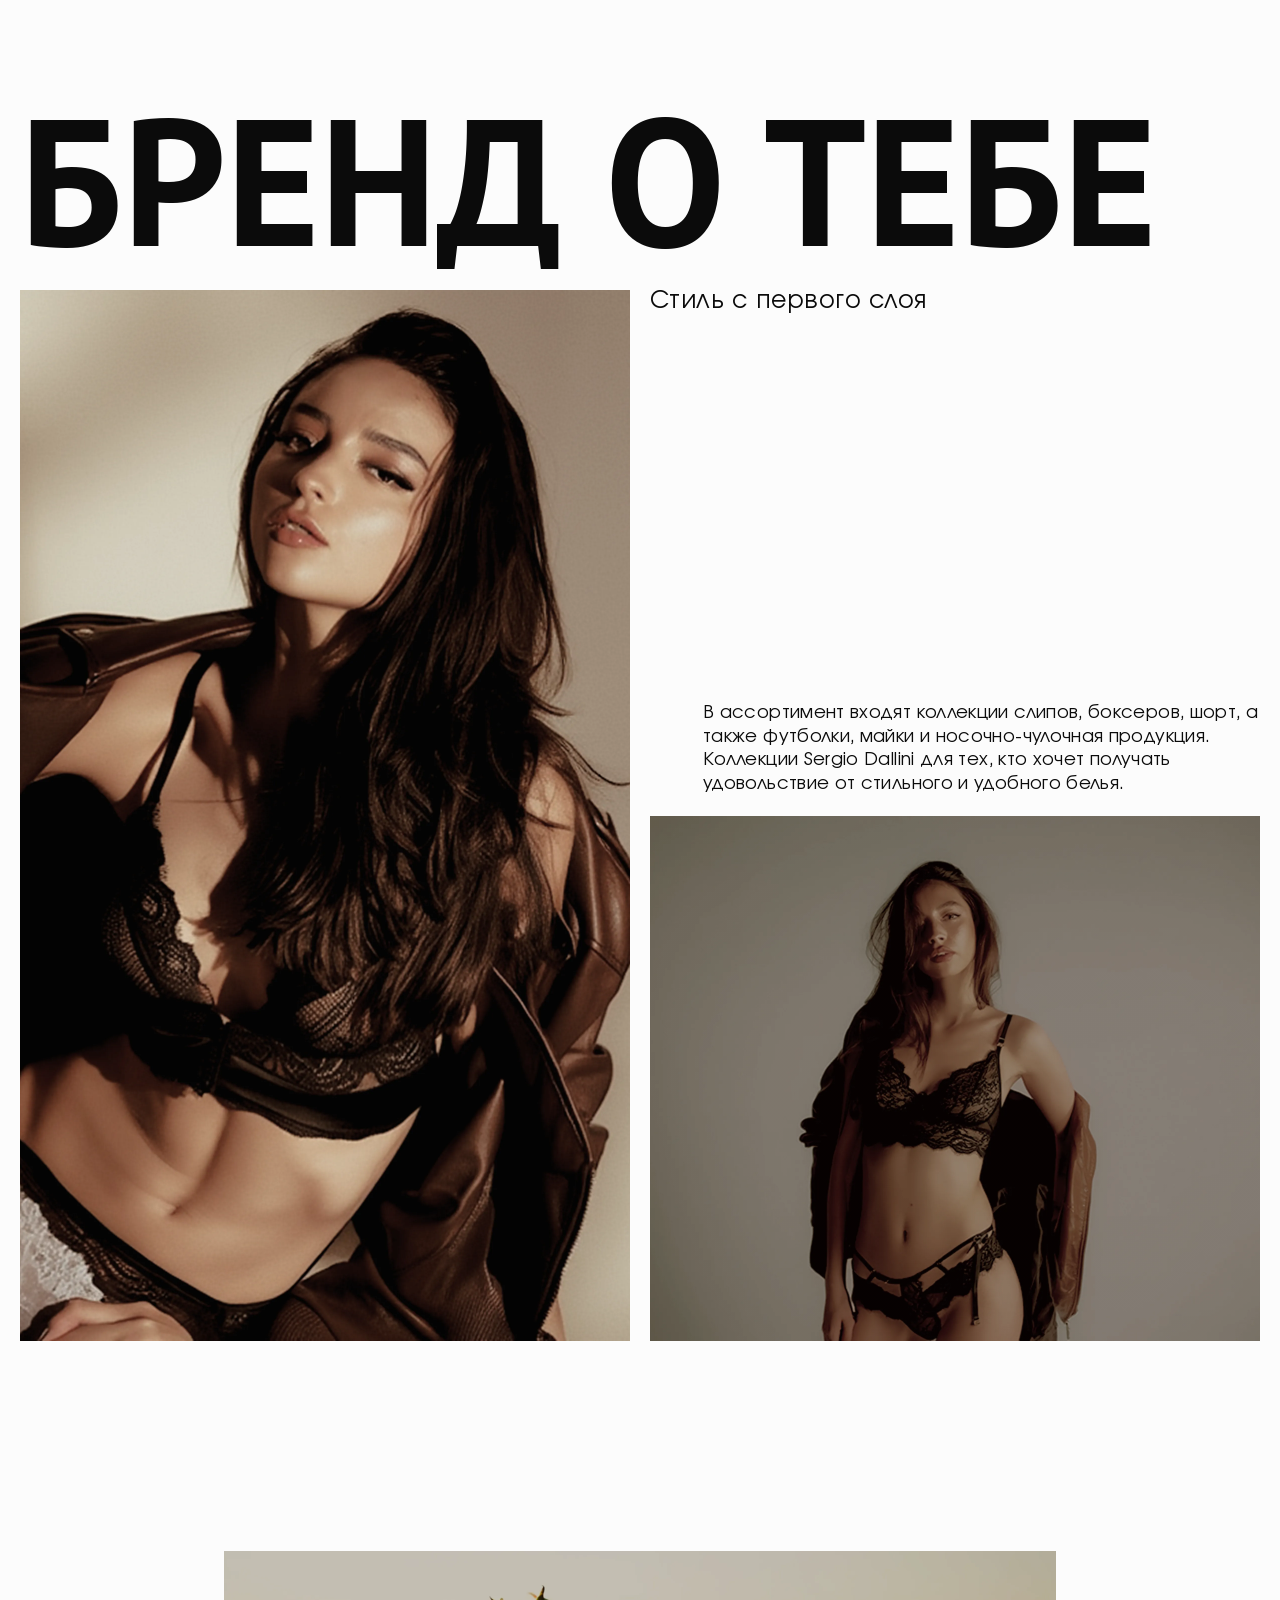
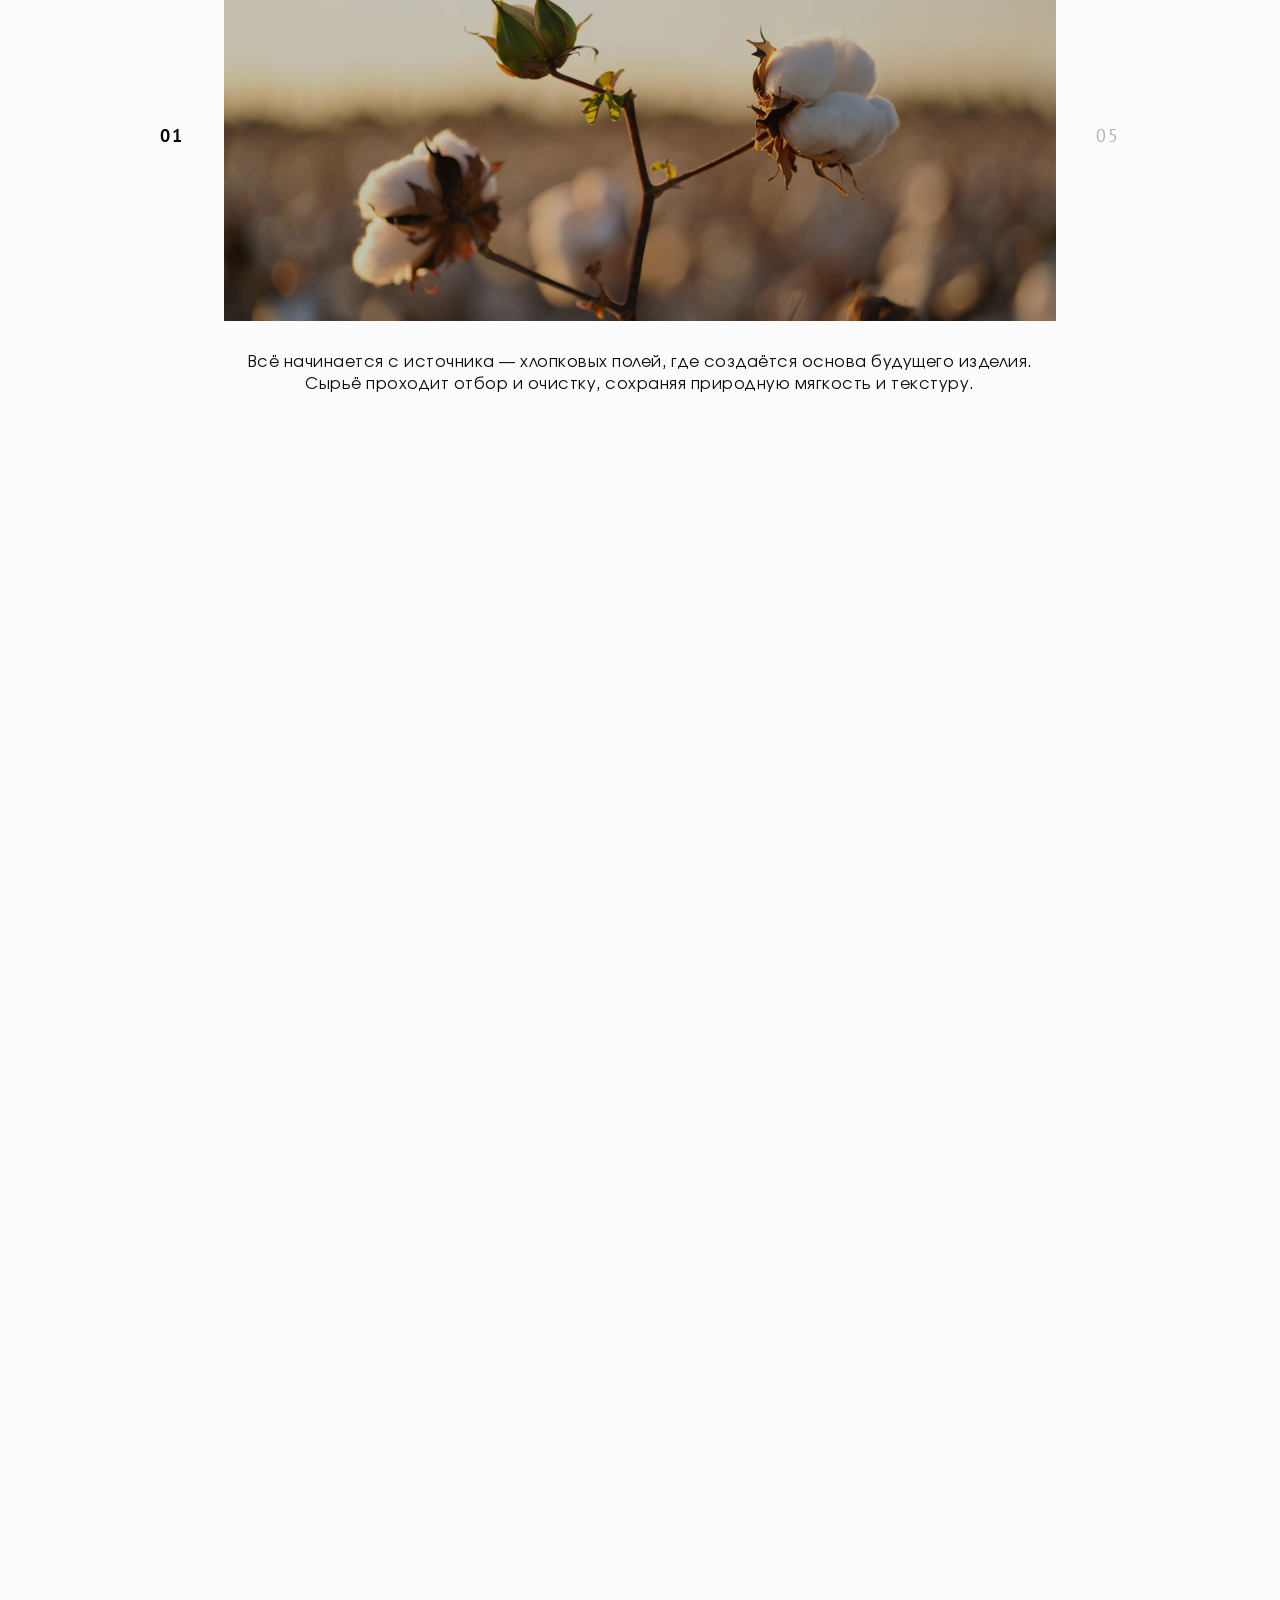
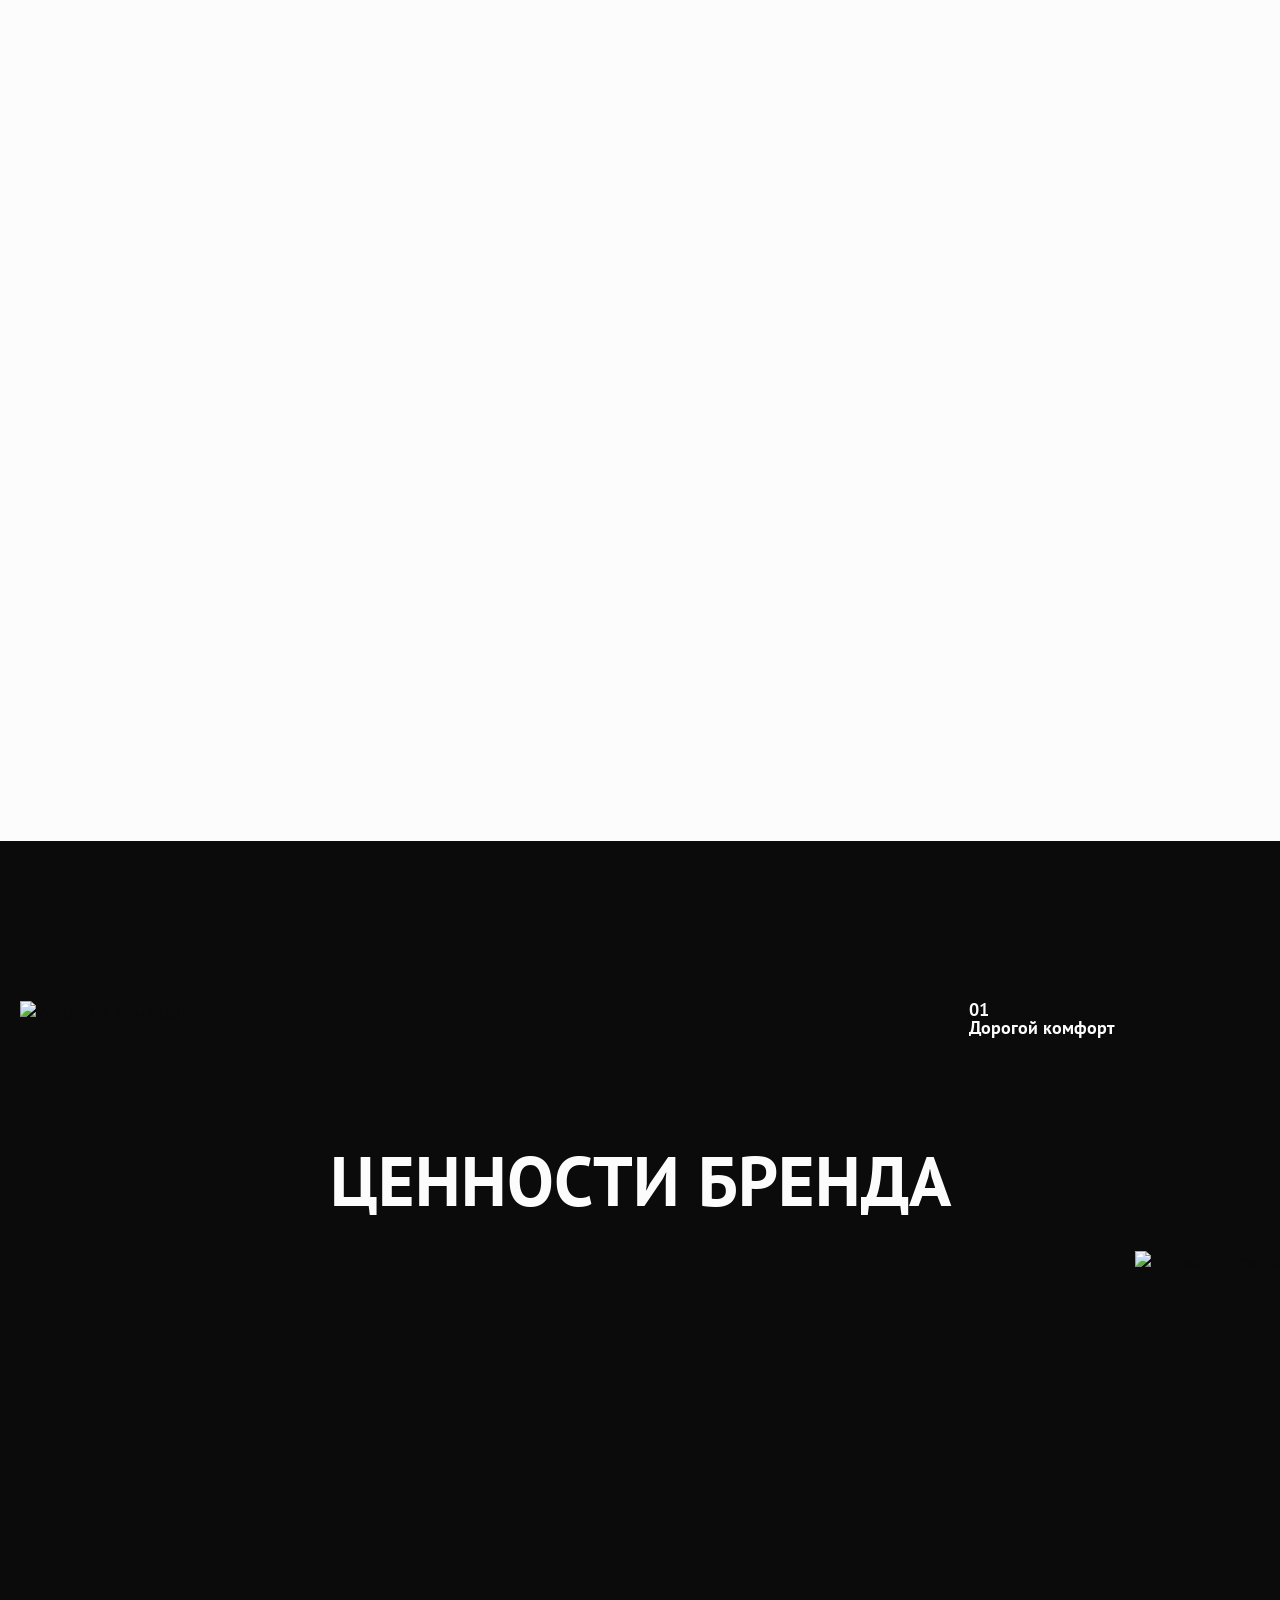
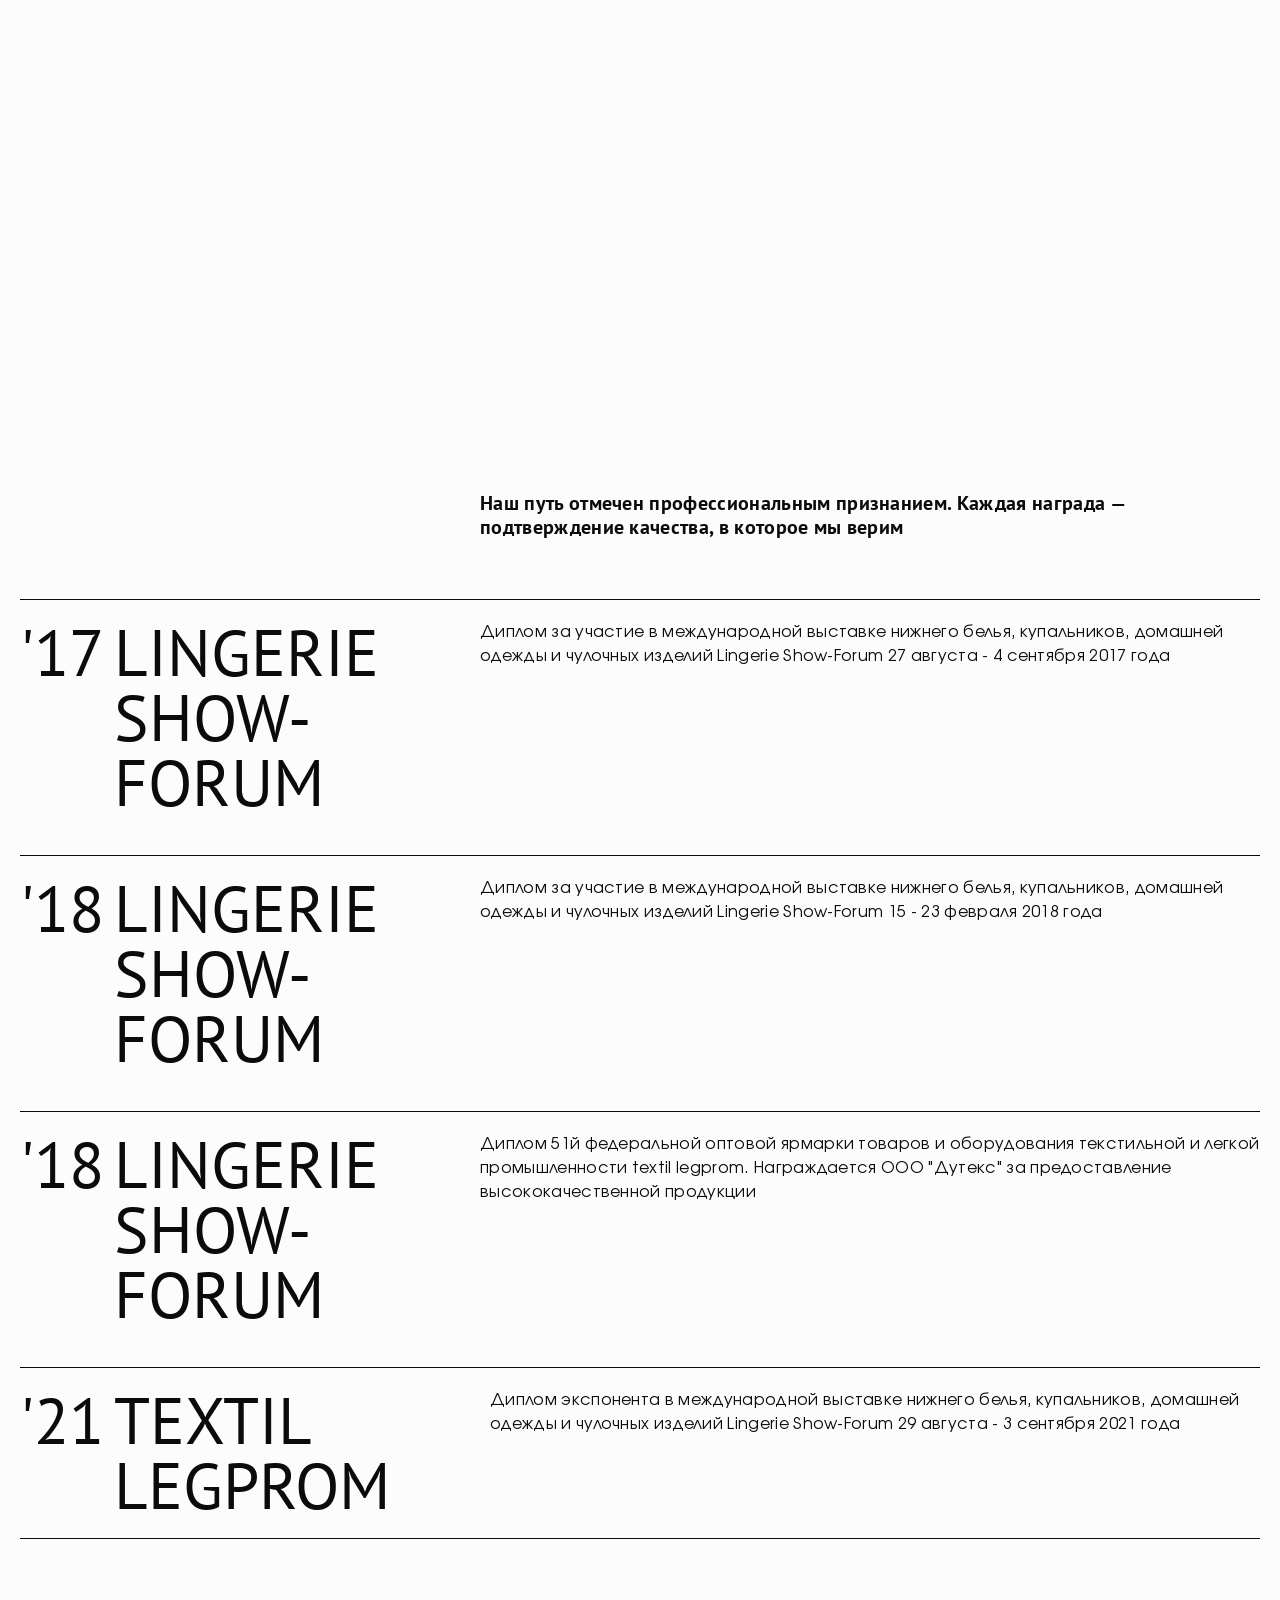
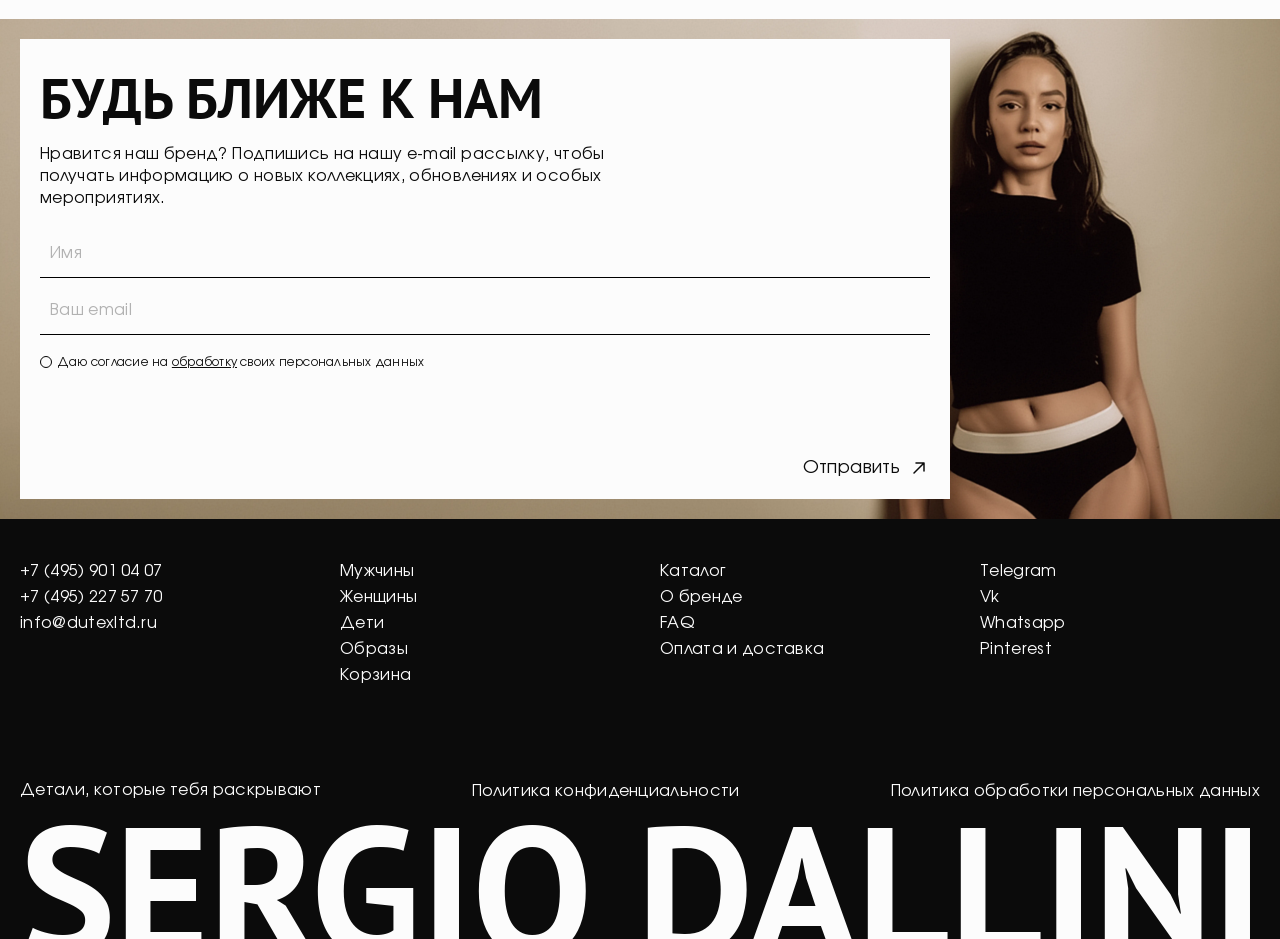
==== commit 9ed323ee: "chnages" ====
--- a/about.html
+++ b/about.html
@@ -14,6 +14,7 @@
         rel="stylesheet">
     <link rel="stylesheet" href="css/style.css">
     <link rel="stylesheet" href="css/about.css">
+    <link rel="stylesheet" href="css/cart-popup.css">
 </head>
 
 <body>
@@ -122,64 +123,64 @@
                     <div class="values__track" id="values-track">
                         <!-- Value 1 -->
                         <div class="values__item">
+                            <div class="values__item-image values__item-image--1">
+                                <img src="images/brend_img1.png" alt="Дорогой комфорт">
+                            </div>
                             <div class="values__item-label">
                                 <span class="values__item-num">01</span>
                                 <span class="values__item-name">Дорогой комфорт</span>
                             </div>
-                            <div class="values__item-image">
-                                <picture>
-                                    <source media="(max-width: 576px)" srcset="images/about_brend_img5.webp">
-                                    <img src="images/about_brend_img5.webp" alt="Дорогой комфорт">
-                                </picture>
-                            </div>
                         </div>
 
                         <!-- Value 2 -->
                         <div class="values__item">
+
+                            <div class="values__item-image values__item-image--2">
+                                <img src="images/brend_img2.png" alt="Стиль на каждый день">
+                            </div>
                             <div class="values__item-label">
                                 <span class="values__item-num">02</span>
                                 <span class="values__item-name">Стиль на каждый день</span>
                             </div>
-                            <div class="values__item-image">
-                                <picture>
-                                    <source media="(max-width: 576px)" srcset="images/about_brend_mobile_img5.webp">
-                                    <img src="images/about_brend_img6.webp" alt="Стиль на каждый день">
-                                </picture>
-                            </div>
-                        </div>
-
-                        <!-- Value 3 -->
-                        <div class="values__item">
+                        </div>
+
+                        <!-- Value 3: two images together -->
+                        <div class="values__item values__item--dual">
+
+                            <div class="values__item-images">
+                                <div class="values__item-image values__item-image--3a">
+                                    <img src="images/brend_img3.png" alt="Забота о теле">
+                                </div>
+                                <div class="values__item-image values__item-image--3b">
+                                    <img src="images/brend_img4.png" alt="Забота о теле">
+                                </div>
+                            </div>
                             <div class="values__item-label">
                                 <span class="values__item-num">03</span>
                                 <span class="values__item-name">Забота о теле</span>
                             </div>
-                            <div class="values__item-image">
-                                <picture>
-                                    <source media="(max-width: 576px)" srcset="images/about_brend_mobile_img6.webp">
-                                    <img src="images/about_brend_img1.webp" alt="Забота о теле">
-                                </picture>
-                            </div>
-                        </div>
-
-                        <!-- Value 4 -->
-                        <div class="values__item">
-                            <div class="values__item-label">
-                                <span class="values__item-num">04</span>
-                                <span class="values__item-name">Твоя личная поддержка</span>
-                            </div>
-                            <div class="values__item-image">
-                                <picture>
-                                    <source media="(max-width: 576px)" srcset="images/about_brend_mobile_img7.webp">
-                                    <img src="images/about_brend_img7.webp" alt="Твоя личная поддержка">
-                                </picture>
-                            </div>
-                            <div class="values__item-image values__item-image--small">
-                                <picture>
-                                    <source media="(max-width: 576px)" srcset="images/about_brend_mobile_img8.webp">
-                                    <img src="images/about_brend_img2.webp" alt="Твоя личная поддержка">
-                                </picture>
-                            </div>
+                        </div>
+
+                        <!-- Value 4: two images together -->
+                        <div class="values__item values__item--dual">
+
+                            <div class="values__item-images">
+                                <div class="values__item-image values__item-image--4a">
+                                    <img src="images/brend_img5.png" alt="Твоя личная поддержка">
+                                </div>
+
+                            </div>
+                            <div class="values__item-images2">
+                                <div class="values__item-label2">
+                                    <span class="values__item-num">04</span>
+                                    <span class="values__item-name">Твоя личная поддержка</span>
+                                </div>
+                                <div class="values__item-image values__item-image--4b">
+                                    <img src="images/brend_img6.png" alt="Твоя личная поддержка">
+                                </div>
+
+                            </div>
+
                         </div>
                     </div>
                 </div>
@@ -260,6 +261,7 @@
 
     <script src="js/header.js"></script>
     <script src="js/newsletter.js"></script>
+    <script src="js/cart-popup.js"></script>
     <script>
         // ===== Production Slider (Scroll-Driven Clip-Path Reveal) =====
         const productionSection = document.getElementById('production');
@@ -345,38 +347,46 @@
         window.addEventListener('scroll', handleProductionScroll, { passive: true });
         handleProductionScroll();
 
-        // ===== Values Carousel (horizontal scroll) =====
-        const valuesCarousel = document.getElementById('values-carousel');
+        // ===== Values Carousel (Scroll-Driven Horizontal) =====
+        const valuesSection = document.getElementById('values');
         const valuesTrack = document.getElementById('values-track');
-
-        let isDown = false;
-        let startX;
-        let scrollLeft;
-
-        valuesCarousel.addEventListener('mousedown', (e) => {
-            isDown = true;
-            valuesCarousel.classList.add('values__carousel--grabbing');
-            startX = e.pageX - valuesCarousel.offsetLeft;
-            scrollLeft = valuesCarousel.scrollLeft;
-        });
-
-        valuesCarousel.addEventListener('mouseleave', () => {
-            isDown = false;
-            valuesCarousel.classList.remove('values__carousel--grabbing');
-        });
-
-        valuesCarousel.addEventListener('mouseup', () => {
-            isDown = false;
-            valuesCarousel.classList.remove('values__carousel--grabbing');
-        });
-
-        valuesCarousel.addEventListener('mousemove', (e) => {
-            if (!isDown) return;
-            e.preventDefault();
-            const x = e.pageX - valuesCarousel.offsetLeft;
-            const walk = (x - startX) * 2;
-            valuesCarousel.scrollLeft = scrollLeft - walk;
-        });
+        const valuesMediaQuery = window.matchMedia('(min-width: 769px)');
+
+        function handleValuesScroll() {
+            if (!valuesSection || !valuesTrack) return;
+
+            const rect = valuesSection.getBoundingClientRect();
+            const sectionHeight = valuesSection.offsetHeight;
+            const viewportHeight = window.innerHeight;
+            let progress;
+
+            if (valuesMediaQuery.matches) {
+                // Desktop: tall section (300vh) with sticky — use internal scroll
+                const scrolledIntoSection = -rect.top;
+                const scrollableRange = sectionHeight - viewportHeight;
+                if (scrollableRange <= 0) return;
+                progress = Math.max(0, Math.min(1, scrolledIntoSection / scrollableRange));
+            } else {
+                // Mobile: 100vh section — animate as section passes through viewport
+                // Start when section top hits viewport bottom, end when section bottom hits viewport top
+                const totalTravel = viewportHeight + sectionHeight;
+                const scrolled = viewportHeight - rect.top;
+                progress = Math.max(0, Math.min(1, scrolled / totalTravel));
+            }
+
+            // Calculate how far the track needs to move
+            const trackWidth = valuesTrack.scrollWidth;
+            const containerWidth = valuesSection.querySelector('.values__carousel').offsetWidth;
+            const maxTranslate = trackWidth - containerWidth;
+
+            if (maxTranslate <= 0) return;
+
+            const translateX = -progress * maxTranslate;
+            valuesTrack.style.transform = `translateX(${translateX}px)`;
+        }
+
+        window.addEventListener('scroll', handleValuesScroll, { passive: true });
+        handleValuesScroll();
     </script>
 
 </body>
--- a/css/style.css
+++ b/css/style.css
@@ -107,12 +107,9 @@
 a {
   text-decoration: none;
   color: inherit;
-  transition: opacity var(--transition-base);
-}
-
-a:hover {
-  opacity: 0.7;
-}
+}
+
+
 
 ul {
   list-style: none;
@@ -156,6 +153,7 @@
   min-height: 700px;
   max-height: 1066px;
   overflow: hidden;
+  margin-bottom: 70px;
 }
 
 .hero__bg {
@@ -206,22 +204,30 @@
    BRAND STRIP
    ====================================================== */
 .brand-strip {
-  width: calc(100% - 42px);
-  margin: -149px auto 0;
+  width: 100%;
+  /* margin: -149px auto 0; */
   position: relative;
   z-index: 3;
-  height: 204px;
+  /* height: 204px; */
   display: flex;
   align-items: center;
   justify-content: center;
-  padding: 0 40px;
-}
-
-.brand-strip__logo {
-  width: 100%;
-  height: auto;
-  max-height: 100%;
-  object-fit: contain;
+  /* padding: 0 40px; */
+  position: absolute;
+  bottom: -55px;
+}
+
+.brand-strip__title {
+  display: block;
+  font-family: var(--font-heading);
+  font-size: 220px;
+  font-weight: 700;
+  line-height: 120%;
+  letter-spacing: -0.03em;
+  color: #fff;
+  text-transform: uppercase;
+  margin: 0;
+  text-align: center;
 }
 
 /* ======================================================
@@ -230,8 +236,11 @@
 .about {
   display: grid;
   grid-template-columns: 1fr 1fr;
-  min-height: 978px;
+  width: 100%;
+  /* height: 100vh; */
   position: relative;
+  overflow: hidden;
+  margin-bottom: 150px;
 }
 
 .about__image-wrapper {
@@ -269,7 +278,6 @@
   line-height: 24px;
   letter-spacing: 0.4px;
   max-width: 443px;
-  margin-bottom: 780px;
 }
 
 .about__text {
@@ -309,6 +317,7 @@
 /* --- Stacking wrapper --- */
 .category-stack {
   position: relative;
+  margin-bottom: 150px;
 }
 
 /* --- Each banner card --- */
@@ -333,12 +342,8 @@
   height: 100%;
   object-fit: cover;
   z-index: 0;
-  transition: transform 1.2s cubic-bezier(0.25, 0.46, 0.45, 0.94);
-}
-
-.category-banner--sticky:hover .category-banner__bg {
-  transform: scale(1.03);
-}
+}
+
 
 .category-banner__overlay {
   position: absolute;
@@ -454,7 +459,7 @@
 
 .video-section__play:hover {
   transform: translate(-50%, -50%) scale(1.15);
-  opacity: 0.85;
+  /* opacity: 0.85; */
 }
 
 /* ======================================================
@@ -462,12 +467,15 @@
    ====================================================== */
 .looks {
   padding: 80px var(--container-padding) 150px;
+  display: grid;
+  grid-template-columns: repeat(4, 1fr);
+  column-gap: 20px;
 }
 
 .looks__header {
-  grid-column: 1 / 4;
+  grid-column: 3 / -1;
   display: flex;
-  justify-content: flex-end;
+  justify-content: flex-start;
   margin-bottom: 40px;
 }
 
@@ -482,6 +490,7 @@
 }
 
 .looks__grid {
+  grid-column: 1 / -1;
   display: grid;
   grid-template-columns: repeat(4, 1fr);
   gap: 20px;
@@ -502,6 +511,7 @@
   display: flex;
   flex-direction: column;
   position: relative;
+  cursor: pointer;
 }
 
 .look-card__image-wrapper {
@@ -509,13 +519,20 @@
   width: 100%;
   aspect-ratio: 455 / 570;
   overflow: hidden;
-  background: #e5e5e5;
+  background: transparent;
+  -webkit-backface-visibility: hidden;
+  backface-visibility: hidden;
 }
 
 .look-card__image {
   width: 100%;
   height: 100%;
   object-fit: cover;
+  display: block;
+  transform: scale(1.01);
+  -webkit-backface-visibility: hidden;
+  backface-visibility: hidden;
+  will-change: transform;
   transition: transform var(--transition-slow);
 }
 
@@ -529,12 +546,12 @@
   background: linear-gradient(0deg,
       rgba(0, 0, 0, 0.2) 0%,
       rgba(0, 0, 0, 0.2) 100%);
-  opacity: 0;
+  opacity: 1;
   transition: opacity var(--transition-base);
 }
 
 .look-card:hover .look-card__overlay {
-  opacity: 1;
+  /* opacity: 1; */
 }
 
 .look-card__info {
@@ -544,15 +561,15 @@
   display: flex;
   flex-direction: column;
   gap: 5px;
-  opacity: 0;
-  transform: translateY(10px);
+  opacity: 1;
+  transform: translateY(0);
   transition:
     opacity var(--transition-base),
     transform var(--transition-base);
 }
 
 .look-card:hover .look-card__info {
-  opacity: 1;
+  /* opacity: 1; */
   transform: translateY(0);
 }
 
@@ -572,6 +589,17 @@
   font-weight: 700;
   line-height: 24px;
   letter-spacing: 0.32px;
+}
+
+/* Stretched link — makes entire .look-card clickable (only for "Подробнее" buttons) */
+.look-card .btn--full.btn--with-icon::after {
+  content: '';
+  position: absolute;
+  top: 0;
+  left: 0;
+  right: 0;
+  bottom: 0;
+  z-index: 1;
 }
 
 /* ======================================================
@@ -613,7 +641,7 @@
 
 .promo-banner__title {
   color: var(--color-white);
-  font-size: 90px;
+  font-size: 75px;
   font-family: var(--font-heading);
   font-weight: 700;
   text-transform: uppercase;
@@ -642,9 +670,7 @@
   cursor: pointer;
 }
 
-.btn:hover {
-  opacity: 0.85;
-}
+
 
 /* Outline Light Button (e.g. "Подробнее") */
 .btn--outline-light {
@@ -667,7 +693,8 @@
 .btn--solid-dark {
   background: var(--color-dark);
   color: var(--color-white);
-  font-size: 18px;
+  font-family: "Involve", sans-serif;
+  font-size: 16px;
   line-height: 18px;
   letter-spacing: 0.36px;
   padding: 8px 10px;
@@ -702,7 +729,7 @@
 }
 
 .btn--submit:hover {
-  opacity: 0.6;
+  /* opacity: 0.6; */
 }
 
 .btn--with-icon svg {
@@ -780,7 +807,7 @@
   }
 
   .promo-banner__title {
-    font-size: 70px;
+    font-size: 65px;
     line-height: 65px;
   }
 }
@@ -845,16 +872,12 @@
   }
 
   /* ---------- BRAND STRIP ---------- */
-  .brand-strip {
-    width: calc(100% - 32px);
-    height: 140px;
-    margin-top: -80px;
-  }
+
 
   /* ---------- ABOUT ---------- */
   .about {
     grid-template-columns: 1fr 1fr;
-    min-height: 600px;
+    /* height: 100vh; */
   }
 
   .about__content {
@@ -931,7 +954,7 @@
   }
 
   .promo-banner__title {
-    font-size: 56px;
+    font-size: 50px;
     line-height: 52px;
   }
 }
@@ -940,6 +963,18 @@
    TABLET PORTRAIT  (max-width: 768px)
    ========================================================== */
 @media (max-width: 768px) {
+  .hero {
+    margin-bottom: 50px !important;
+  }
+
+  .promo-banner__bg_mobile {
+    display: block !important;
+  }
+
+  .promo-banner__bg {
+    display: none !important;
+  }
+
   .promo-banner {
     margin-bottom: 100px !important;
     height: 503px !important;
@@ -1029,9 +1064,8 @@
   }
 
   /* ---------- BRAND STRIP ---------- */
-  .brand-strip {
-    display: none;
-  }
+
+
 
   /* ---------- ABOUT ---------- */
   .about {
@@ -1046,6 +1080,7 @@
   .about__heading {
     order: 1;
     padding: 28px var(--container-padding) 20px;
+    padding-top: unset !important;
     font-size: 20px;
     font-family: var(--font-heading);
     font-weight: 700;
@@ -1057,8 +1092,8 @@
 
   .about__image-wrapper {
     order: 2;
-    width: 100%;
-    height: 400px;
+    width: 260px;
+    height: 276px;
     margin-left: 0;
   }
 
@@ -1076,6 +1111,10 @@
   /* ---------- CATEGORY BANNER ---------- */
   .category-banner {
     height: 800px !important;
+  }
+
+  .category-banner__overlay {
+    height: 800px;
   }
 
   .category-banner__title {
@@ -1131,7 +1170,10 @@
 
   /* ---------- LOOKS ---------- */
   .looks {
+    display: block;
     padding: 40px var(--container-padding) 32px;
+    max-width: 100%;
+    overflow: hidden;
   }
 
   .looks__header {
@@ -1151,6 +1193,8 @@
     overflow: hidden;
     position: relative;
     padding-bottom: 40px;
+    max-width: 100%;
+    width: 100%;
   }
 
   .looks__grid .swiper-wrapper {
@@ -1168,7 +1212,8 @@
   }
 
   .look-card__image-wrapper {
-    aspect-ratio: 1 / 1.25;
+    aspect-ratio: auto;
+    height: 455px;
   }
 
   .btn--solid-dark {
@@ -1220,7 +1265,7 @@
   }
 
   .promo-banner__title {
-    font-size: 48px;
+    font-size: 45px;
     line-height: 44px;
     letter-spacing: 0;
     max-width: 550px;
@@ -1234,11 +1279,11 @@
 
   /* ---------- HERO ---------- */
   .hero__bg {
-    height: 420px;
+    height: 462px;
   }
 
   .hero__overlay {
-    height: 420px;
+    height: 462px;
     display: flex;
     align-items: center;
     justify-content: center;
@@ -1313,7 +1358,10 @@
 
   /* ---------- LOOKS ---------- */
   .looks {
+    display: block;
     padding: 32px var(--container-padding) 24px;
+    max-width: 100%;
+    overflow: hidden;
   }
 
   .looks__header {
@@ -1331,6 +1379,8 @@
     overflow: hidden;
     position: relative;
     padding-bottom: 40px;
+    max-width: 100%;
+    width: 100%;
   }
 
   .looks__grid .swiper-wrapper {
@@ -1348,7 +1398,8 @@
   }
 
   .look-card__image-wrapper {
-    aspect-ratio: 362 / 454;
+    aspect-ratio: auto;
+    height: 455px;
   }
 
   /* Show pagination dots on mobile */
@@ -1476,4 +1527,124 @@
     line-height: 30px;
     max-width: 260px;
   }
+}
+
+.promo-banner__bg_mobile {
+  display: none;
+  position: absolute;
+  inset: 0;
+  width: 100%;
+  height: 100%;
+  object-fit: cover;
+  z-index: 0;
+}
+
+
+@media (max-width: 1460px) {
+  .brand-strip__title {
+    font-size: 180px !important;
+  }
+
+  .brand-strip {
+    bottom: -43px !important;
+  }
+}
+
+@media (max-width: 1226px) {
+  .brand-strip__title {
+    font-size: 160px !important;
+  }
+
+  .brand-strip {
+    bottom: -39px !important;
+  }
+}
+
+
+
+@media (max-width: 1100px) {
+  .brand-strip__title {
+    font-size: 140px !important;
+  }
+
+  .brand-strip {
+    bottom: -34px !important;
+  }
+}
+
+@media (max-width: 1024px) {
+  .brand-strip__title {
+    font-size: 140px !important;
+  }
+
+  .brand-strip {
+    bottom: -37px !important;
+  }
+}
+
+@media (max-width: 953px) {
+  .brand-strip__title {
+    font-size: 120px !important;
+  }
+
+  .brand-strip {
+    bottom: -29px !important;
+  }
+}
+
+@media (max-width: 795px) {
+  .brand-strip__title {
+    font-size: 100px !important;
+  }
+
+  .brand-strip {
+    bottom: -24px !important;
+  }
+}
+
+
+@media (max-width: 668px) {
+  .brand-strip__title {
+    font-size: 120px !important;
+    width: 100%;
+    max-width: 403px;
+    margin: 0 auto;
+    line-height: 94% !important;
+  }
+
+  .brand-strip {
+    bottom: -17px !important;
+
+  }
+}
+
+
+@media (max-width: 480px) {
+  .brand-strip__title {
+    font-size: 100px !important;
+    width: 100%;
+    max-width: 362px;
+    margin: 0 auto;
+    line-height: 94% !important;
+  }
+
+  .brand-strip {
+    bottom: -12px !important;
+
+  }
+}
+
+@media (max-width: 360px) {
+  .brand-strip__title {
+    font-size: 90px !important;
+    width: 100%;
+    max-width: 362px;
+    margin: 0 auto;
+    line-height: 94% !important;
+  }
+
+  .brand-strip {
+    bottom: -13px !important;
+
+  }
 }
--- a/css/about.css
+++ b/css/about.css
@@ -43,13 +43,16 @@
    ====================================================== */
 
 .about-hero {
-  padding: 123px var(--container-padding) 0;
+  padding: 70px var(--container-padding) 0;
   background: var(--color-bg);
+  /* height: 100vh; */
+  overflow: hidden;
+  box-sizing: border-box;
 }
 
 .about-hero__title {
   color: var(--color-dark);
-  font-size: 274px;
+  font-size: 240px;
   font-family: var(--font-heading);
   font-weight: 700;
   text-transform: uppercase;
@@ -62,7 +65,7 @@
 
 .about-hero__layout {
   display: flex;
-  align-items: center;
+  align-items: stretch;
   gap: 20px;
   margin-top: 0;
 }
@@ -79,6 +82,7 @@
   width: 100%;
   height: 100%;
   object-fit: cover;
+  object-position: center center;
 }
 
 .about-hero__right {
@@ -92,6 +96,9 @@
 .about-hero__text-block {
   padding-top: 0;
   margin-bottom: 20px;
+  display: flex;
+  flex-direction: column;
+  flex: 1;
 }
 
 .about-hero__subtitle {
@@ -101,7 +108,7 @@
   font-weight: 400;
   line-height: 23.52px;
   letter-spacing: 0.48px;
-  margin-bottom: 389px;
+  /* margin-bottom: 389px; */
 }
 
 .about-hero__description {
@@ -113,6 +120,7 @@
   letter-spacing: 0.36px;
   max-width: 557px;
   margin-left: auto;
+  margin-top: auto;
 }
 
 .about-hero__image-right {
@@ -126,6 +134,7 @@
   width: 100%;
   height: 100%;
   object-fit: cover;
+  object-position: center center;
 }
 
 .about-hero__image-overlay {
@@ -149,13 +158,13 @@
 .production__sticky {
   position: sticky;
   top: 0;
-  height: 100vh;
   display: flex;
   flex-direction: column;
   align-items: center;
   justify-content: center;
   overflow: hidden;
   padding: 40px;
+  height: 100vh;
 }
 
 /* --- Image Row: number | image | number --- */
@@ -268,7 +277,6 @@
   line-height: 22px;
   letter-spacing: 0.5px;
   text-align: center;
-  text-transform: uppercase;
   opacity: 0;
   transform: translateY(16px);
   transition: opacity 0.6s cubic-bezier(0.25, 0.46, 0.45, 0.94),
@@ -287,14 +295,17 @@
    ====================================================== */
 .values {
   padding: 0;
-  overflow: hidden;
+  /* Tall section to allow scroll-driven horizontal animation */
+  height: 300vh;
+  position: relative;
 }
 
 .values__bg {
   background: var(--color-dark);
   padding: 160px 0 80px;
   min-height: 1080px;
-  position: relative;
+  position: sticky;
+  top: 0;
   overflow: hidden;
 }
 
@@ -314,19 +325,7 @@
 
 .values__carousel {
   width: 100%;
-  overflow-x: auto;
-  overflow-y: hidden;
-  cursor: grab;
-  scrollbar-width: none;
-  -ms-overflow-style: none;
-}
-
-.values__carousel::-webkit-scrollbar {
-  display: none;
-}
-
-.values__carousel--grabbing {
-  cursor: grabbing;
+  overflow: hidden;
 }
 
 .values__track {
@@ -334,19 +333,35 @@
   gap: 20px;
   padding: 0 20px;
   width: max-content;
+  will-change: transform;
 }
 
 .values__item {
   flex-shrink: 0;
+  position: relative;
+  display: flex;
+  align-items: flex-start;
+}
+
+.values__item-label {
   display: flex;
   flex-direction: column;
-  gap: 0;
-}
-
-.values__item-label {
+  z-index: 2;
+  padding-left: 20px;
+}
+
+.values__item-label2 {
   display: flex;
   flex-direction: column;
-  margin-bottom: 8px;
+}
+
+.values__item-images2 {
+  flex: 1;
+  display: flex;
+  flex-direction: column;
+  justify-content: space-between;
+  align-self: stretch;
+  padding-left: 20px;
 }
 
 .values__item-num {
@@ -369,24 +384,47 @@
   overflow: hidden;
 }
 
-.values__item:nth-child(1) .values__item-image {
+/* Image 1: 929x426 */
+.values__item-image--1 {
   width: 929px;
   height: 426px;
 }
 
-.values__item:nth-child(2) .values__item-image {
+/* Image 2: 661x427 */
+.values__item-image--2 {
   width: 661px;
   height: 427px;
 }
 
-.values__item:nth-child(3) .values__item-image {
+/* Image 3a (small): 250x250 */
+.values__item-image--3a {
+  width: 250px;
+  height: 250px;
+}
+
+/* Image 3b: 451x421 */
+.values__item-image--3b {
   width: 451px;
   height: 421px;
 }
 
-.values__item:nth-child(4) .values__item-image {
+/* Image 4a: 650x340 */
+.values__item-image--4a {
   width: 650px;
   height: 340px;
+}
+
+/* Image 4b (small): 220x220 */
+.values__item-image--4b {
+  width: 220px;
+  height: 220px;
+}
+
+/* Dual-image container */
+.values__item-images {
+  display: flex;
+  gap: 20px;
+  align-items: flex-end;
 }
 
 .values__item:nth-child(1) {
@@ -416,12 +454,6 @@
 
 .values__item-image:hover img {
   transform: scale(1.03);
-}
-
-/* Small variant */
-.values__item-image--small {
-  width: 220px;
-  height: 220px;
 }
 
 /* ======================================================
@@ -441,11 +473,11 @@
 .awards__intro-text {
   color: var(--color-dark);
   font-size: 20px;
-  font-family: var(--font-heading);
-  font-weight: 700;
+  font-family: 'PT Sans', sans-serif;
+  font-weight: bold;
   line-height: 24px;
-  letter-spacing: 0.4px;
-  max-width: 475px;
+  letter-spacing: 0.32px;
+  max-width: 780px;
 }
 
 .awards__list {
@@ -490,7 +522,7 @@
 
 .awards__name {
   color: var(--color-dark);
-  font-size: 90px;
+  font-size: 75px;
   font-family: var(--font-heading);
   font-weight: 400;
   text-transform: uppercase;
@@ -536,7 +568,7 @@
 }
 
 .awards__item:hover .awards__hover-photo {
-  opacity: 1;
+  /* opacity: 1; */
   transform: translate(-50%, -50%) scale(1);
 }
 
@@ -591,7 +623,7 @@
 
   .awards__year,
   .awards__name {
-    font-size: 70px;
+    font-size: 65px;
     line-height: 65px;
   }
 
@@ -612,11 +644,13 @@
   .about-hero__image-left {
     max-width: unset !important;
     width: 100% !important;
+    height: 900px !important;
   }
 
   .about-hero__right {
     max-width: unset !important;
     width: 100% !important;
+
   }
 
   .about-hero__layout {
@@ -657,24 +691,34 @@
     top: 250px;
   }
 
-  .values__item:nth-child(1) .values__item-image {
+  .values__item-image--1 {
     width: 650px;
     height: 300px;
   }
 
-  .values__item:nth-child(2) .values__item-image {
+  .values__item-image--2 {
     width: 480px;
     height: 310px;
   }
 
-  .values__item:nth-child(3) .values__item-image {
+  .values__item-image--3a {
+    width: 180px;
+    height: 180px;
+  }
+
+  .values__item-image--3b {
     width: 350px;
     height: 320px;
   }
 
-  .values__item:nth-child(4) .values__item-image {
+  .values__item-image--4a {
     width: 480px;
     height: 260px;
+  }
+
+  .values__item-image--4b {
+    width: 160px;
+    height: 160px;
   }
 
   .values__item:nth-child(2),
@@ -684,7 +728,7 @@
 
   .awards__year,
   .awards__name {
-    font-size: 56px;
+    font-size: 50px;
     line-height: 52px;
   }
 
@@ -696,9 +740,7 @@
 
 /* Tablet Landscape */
 @media (max-width: 1024px) {
-  .about-hero__subtitle {
-    margin-bottom: unset !important;
-  }
+
 
   .about-hero {
     padding-top: 90px;
@@ -714,14 +756,13 @@
     gap: 20px;
   }
 
-  /* .about-hero__image-left {
-    width: 100%;
-    height: 500px;
-  } */
+  .about-hero__image-left {
+    height: 750px !important;
+  }
 
   .about-hero__subtitle {
     font-size: 20px;
-    /* margin-bottom: 30px; */
+    margin-bottom: 30px;
   }
 
   .about-hero__description {
@@ -730,9 +771,9 @@
     margin-left: 0;
   }
 
-  /* .about-hero__image-right {
-    height: 350px;
-  } */
+  .about-hero__image-right {
+    height: 400px !important
+  }
 
   /* .production__image-area {
     width: 70%;
@@ -754,24 +795,34 @@
     top: 200px;
   }
 
-  .values__item:nth-child(1) .values__item-image {
+  .values__item-image--1 {
     width: 500px;
     height: 230px;
   }
 
-  .values__item:nth-child(2) .values__item-image {
+  .values__item-image--2 {
     width: 400px;
     height: 260px;
   }
 
-  .values__item:nth-child(3) .values__item-image {
+  .values__item-image--3a {
+    width: 150px;
+    height: 150px;
+  }
+
+  .values__item-image--3b {
     width: 300px;
     height: 280px;
   }
 
-  .values__item:nth-child(4) .values__item-image {
+  .values__item-image--4a {
     width: 380px;
     height: 200px;
+  }
+
+  .values__item-image--4b {
+    width: 130px;
+    height: 130px;
   }
 
   .values__item:nth-child(2),
@@ -785,7 +836,7 @@
 
   .awards__year,
   .awards__name {
-    font-size: 48px;
+    font-size: 45px;
     line-height: 44px;
   }
 
@@ -801,6 +852,24 @@
 
 /* Tablet Portrait */
 @media (max-width: 768px) {
+  .values {
+    height: unset !important;
+  }
+
+  .values__bg {
+    position: relative;
+    min-height: auto;
+    height: 100%;
+    padding: 60px 0 40px;
+    display: flex;
+    flex-direction: column;
+    justify-content: center;
+  }
+
+  .values__item-label {
+    padding-left: 0 !important;
+  }
+
   .production {
     height: 450vh;
     padding-bottom: 50px;
@@ -918,6 +987,7 @@
 /* Mobile — Figma 402px layout */
 @media (max-width: 576px) {
 
+
   /* ---- HERO ---- */
   .about-hero {
     padding: 78px 20px 0;
@@ -941,8 +1011,8 @@
   .about-hero__image-left {
     grid-column: 1;
     grid-row: 1;
-    width: 176px;
-    height: 236px;
+    width: 176px !important;
+    height: 236px !important;
   }
 
   .about-hero__right {
@@ -977,7 +1047,7 @@
   .about-hero__image-right {
     grid-column: 1 / -1;
     grid-row: 2;
-    height: 204px;
+    height: 204px !important;
     width: 100%;
   }
 
@@ -1032,6 +1102,10 @@
   }
 
   /* ---- BRAND VALUES (Figma mobile layout) ---- */
+  .values {
+    height: auto !important;
+  }
+
   .values__bg {
     padding: 0;
     min-height: 960px;
@@ -1048,6 +1122,7 @@
     opacity: 0.80;
     text-align: center;
     font-size: 50px;
+    font-family: 'PT Sans', sans-serif;
     line-height: 45px;
     text-transform: uppercase;
     z-index: 2;
@@ -1065,20 +1140,32 @@
 
   .values__track {
     display: contents;
+    transform: none !important;
   }
 
   .values__item {
     display: contents;
   }
 
-  /* --- Item 1: full-width image top --- */
+  .values__item--dual {
+    display: contents;
+  }
+
+  .values__item-images {
+    display: contents;
+  }
+
+  .values__item-images2 {
+    display: contents;
+  }
+
+  /* --- Item 1: full-width image at top --- */
   .values__item:nth-child(1) .values__item-image {
     position: absolute;
     left: 20px;
     top: 50px;
-    width: calc(100% - 40px);
-    height: 166px;
-    margin-top: 0;
+    width: 362px !important;
+    height: 166px !important;
   }
 
   .values__item:nth-child(1) .values__item-label {
@@ -1089,14 +1176,34 @@
     margin-bottom: 0;
   }
 
-  /* --- Item 3: left image middle row --- */
-  .values__item:nth-child(3) .values__item-image {
+  /* --- Item 2: left image + label right --- */
+  .values__item:nth-child(2) .values__item-image {
     position: absolute;
     left: 20px;
     top: 306px;
-    width: 176px;
-    height: 176px;
-    margin-top: 0;
+    width: 176px !important;
+    height: 176px !important;
+  }
+
+  .values__item:nth-child(2) .values__item-label {
+    position: absolute;
+    left: 205px;
+    top: 306px;
+    width: 165px;
+    margin-bottom: 0;
+  }
+
+  /* --- Item 3 (dual): image right, label left --- */
+  .values__item-image--3a {
+    display: none !important;
+  }
+
+  .values__item-image--3b {
+    position: absolute !important;
+    left: 206px !important;
+    top: 522px;
+    width: 176px !important;
+    height: 176px !important;
   }
 
   .values__item:nth-child(3) .values__item-label {
@@ -1107,47 +1214,32 @@
     margin-bottom: 0;
   }
 
-  /* --- Item 2: right side staggered --- */
-  .values__item:nth-child(2) .values__item-label {
-    position: absolute;
-    left: 205px;
-    top: 306px;
-    width: 169px;
-    margin-bottom: 0;
-  }
-
-  .values__item:nth-child(2) .values__item-image {
-    position: absolute;
-    left: 206px;
-    top: 522px;
-    width: 176px;
-    height: 176px;
-    margin-top: 0;
-  }
-
-  /* --- Item 4: bottom row with two images --- */
-  .values__item:nth-child(4) .values__item-image {
-    position: absolute;
+  /* --- Item 4 (dual): two images + label --- */
+  .values__item-image--4a {
+    position: absolute !important;
     left: 20px;
     top: 743px;
-    width: 259px;
-    height: 136px;
-    margin-top: 0;
-  }
-
-  .values__item:nth-child(4) .values__item-image.values__item-image--small {
-    position: absolute;
-    left: 289px;
+    width: 259px !important;
+    height: 136px !important;
+  }
+
+  .values__item-image--4b {
+    position: absolute !important;
+    left: 289px !important;
     top: 786px;
-    width: 93px;
-    height: 93px;
-  }
-
-  .values__item:nth-child(4) .values__item-label {
+    width: 93px !important;
+    height: 93px !important;
+  }
+
+  .values__item:nth-child(4) .values__item-label2 {
     position: absolute;
     left: 185px;
     top: 894px;
-    margin-bottom: 0;
+  }
+
+  .values__item:nth-child(2),
+  .values__item:nth-child(4) {
+    margin-top: 0 !important;
   }
 
   .values__item:nth-child(4) .values__item-name {
@@ -1189,12 +1281,12 @@
   }
 
   .awards__year {
-    font-size: 90px;
+    font-size: 70px;
     line-height: 81px;
   }
 
   .awards__name {
-    font-size: 50px;
+    font-size: 36px;
     line-height: 45px;
     max-width: 238px;
   }
@@ -1225,6 +1317,10 @@
 
 /* Small Mobile */
 @media (max-width: 375px) {
+  .about-hero__subtitle {
+    padding-left: 25px;
+  }
+
   .about-hero__title {
     font-size: 50px;
     line-height: 60px;
@@ -1239,13 +1335,13 @@
     height: 200px;
   }
 
-  .awards__name {
+  /* .awards__name {
     font-size: 42px;
     line-height: 38px;
-  }
+  } */
 
   .awards__year {
-    font-size: 72px;
+    font-size: 50px;
     line-height: 65px;
   }
 
@@ -1253,4 +1349,29 @@
     font-size: 40px;
     line-height: 38px;
   }
+}
+
+
+@media (max-width: 422px) {
+  .about-hero__title {
+    font-size: 50px;
+  }
+}
+
+@media (max-width: 359px) {
+  .about-hero__title {
+    font-size: 45px;
+  }
+}
+
+@media (max-width: 327px) {
+  .about-hero__title {
+    font-size: 40px;
+  }
+}
+
+@media (max-width: 330px) {
+  .about-hero__subtitle {
+    font-size: 12px;
+  }
 }
--- a/css/cart-popup.css
+++ b/css/cart-popup.css
@@ -0,0 +1,573 @@
+/* ======================================================
+   SERGIO DALLINI — Cart Popup (Корзина) Overlay
+   ====================================================== */
+
+@font-face {
+    font-family: 'Involve';
+    src: url('../fonts/Involve-Regular.eot');
+    src: url('../fonts/Involve-Regular.eot?#iefix') format('embedded-opentype'),
+        url('../fonts/Involve-Regular.woff2') format('woff2'),
+        url('../fonts/Involve-Regular.woff') format('woff'),
+        url('../fonts/Involve-Regular.ttf') format('truetype');
+    font-weight: normal;
+    font-style: normal;
+    font-display: swap;
+}
+
+@font-face {
+    font-family: 'Involve';
+    src: url('../fonts/Involve-SemiBoldOblique.eot');
+    src: url('../fonts/Involve-SemiBoldOblique.eot?#iefix') format('embedded-opentype'),
+        url('../fonts/Involve-SemiBoldOblique.woff2') format('woff2'),
+        url('../fonts/Involve-SemiBoldOblique.woff') format('woff'),
+        url('../fonts/Involve-SemiBoldOblique.ttf') format('truetype');
+    font-weight: 600;
+    font-style: italic;
+    font-display: swap;
+}
+
+@font-face {
+    font-family: 'Involve';
+    src: url('../fonts/Involve-Oblique.eot');
+    src: url('../fonts/Involve-Oblique.eot?#iefix') format('embedded-opentype'),
+        url('../fonts/Involve-Oblique.woff2') format('woff2'),
+        url('../fonts/Involve-Oblique.woff') format('woff'),
+        url('../fonts/Involve-Oblique.ttf') format('truetype');
+    font-weight: normal;
+    font-style: italic;
+    font-display: swap;
+}
+
+/* ======================================================
+   POPUP WRAPPER
+   ====================================================== */
+.cart-popup {
+    position: fixed;
+    top: 0;
+    left: 0;
+    width: 100%;
+    height: 100%;
+    z-index: 10001;
+    display: flex;
+    justify-content: flex-end;
+    opacity: 0;
+    visibility: hidden;
+    transition:
+        opacity 0.3s ease,
+        visibility 0.3s ease;
+}
+
+.cart-popup--open {
+    opacity: 1;
+    visibility: visible;
+}
+
+/* ======================================================
+   OVERLAY
+   ====================================================== */
+.cart-popup__overlay {
+    position: absolute;
+    inset: 0;
+    background: rgba(0, 0, 0, 0.4);
+    height: 100dvh;
+}
+
+/* ======================================================
+   CONTENT PANEL (slides from right)
+   ====================================================== */
+.cart-popup__content {
+    position: relative;
+    width: 454px;
+    max-width: 100%;
+    height: 100dvh;
+    background: #FCFCFC;
+    display: flex;
+    flex-direction: column;
+    transform: translateX(100%);
+    transition: transform 0.3s ease;
+    overflow: hidden;
+}
+
+.cart-popup--open .cart-popup__content {
+    transform: translateX(0);
+}
+
+/* ======================================================
+   HEADER — Title + Close
+   ====================================================== */
+.cart-popup__header {
+    display: flex;
+    align-items: center;
+    justify-content: space-between;
+    padding: 20px 20px 30px;
+    flex-shrink: 0;
+}
+
+.cart-popup__title {
+    color: #0B0B0B;
+    font-size: 20px;
+    font-family: 'PT Sans', sans-serif;
+    font-weight: 700;
+    line-height: 20px;
+    letter-spacing: 0.60px;
+    word-wrap: break-word;
+}
+
+.cart-popup__close {
+    width: 24px;
+    height: 24px;
+    display: flex;
+    align-items: center;
+    justify-content: center;
+    background: none;
+    border: none;
+    cursor: pointer;
+    transition: opacity 0.2s ease;
+    position: relative;
+}
+
+.cart-popup__close:hover {
+    /* opacity: 0.6; */
+}
+
+/* X icon via pseudo-elements */
+.cart-popup__close::before,
+.cart-popup__close::after {
+    content: '';
+    position: absolute;
+    width: 18px;
+    height: 1.5px;
+    background: #0B0B0B;
+}
+
+.cart-popup__close::before {
+    transform: rotate(45deg);
+}
+
+.cart-popup__close::after {
+    transform: rotate(-45deg);
+}
+
+/* ======================================================
+   BODY — Scrollable item list
+   ====================================================== */
+.cart-popup__body {
+    flex: 1;
+    overflow-y: auto;
+    padding: 0 20px;
+    display: flex;
+    flex-direction: column;
+    gap: 10px;
+}
+
+/* ======================================================
+   CART POPUP ITEM
+   ====================================================== */
+.cart-popup-item {
+    display: flex;
+    align-items: flex-start;
+    flex-wrap: wrap;
+    padding: 10px 0;
+    border-top: 1px solid #D9D9D9;
+    border-bottom: 1px solid #D9D9D9;
+    gap: 8px 12px;
+}
+
+/* Image thumbnail */
+.cart-popup-item__image {
+    width: 80px;
+    height: 80px;
+    flex-shrink: 0;
+    overflow: hidden;
+    background: #D9D9D9;
+    border: 0.8px solid #D9D9D9;
+}
+
+.cart-popup-item__image img {
+    width: 100%;
+    height: 100%;
+    object-fit: cover;
+    display: block;
+}
+
+/* Product info column */
+.cart-popup-item__info {
+    display: flex;
+    flex-direction: column;
+    justify-content: center;
+    align-items: flex-start;
+    gap: 3px;
+    flex: 1;
+    min-width: 0;
+    overflow: hidden;
+}
+
+.cart-popup-item__name {
+    color: #0B0B0B;
+    font-size: 16px;
+    font-family: 'PT Sans', sans-serif;
+    font-weight: 700;
+    line-height: 18px;
+    white-space: nowrap;
+    overflow: hidden;
+    text-overflow: ellipsis;
+    max-width: 100%;
+}
+
+.cart-popup-item__material,
+.cart-popup-item__size {
+    color: #0B0B0B;
+    font-size: 14px;
+    font-family: 'Involve', sans-serif;
+    font-weight: 400;
+    line-height: 14px;
+    word-wrap: break-word;
+}
+
+/* ======================================================
+   QUANTITY CONTROLS (in popup)
+   ====================================================== */
+.cart-popup-item__controls-row {
+    display: flex;
+    align-items: center;
+    justify-content: space-between;
+    width: 100%;
+    padding-left: 92px;
+}
+
+.cart-popup-item__quantity {
+    display: flex;
+    align-items: center;
+    gap: 8px;
+    flex-shrink: 0;
+}
+
+.cart-popup-item__qty-btn {
+    width: 16px;
+    height: 16px;
+    position: relative;
+    overflow: hidden;
+    border-radius: 50%;
+    border: 0.67px solid #D9D9D9;
+    background: transparent;
+    cursor: pointer;
+    display: flex;
+    justify-content: center;
+    align-items: center;
+    transition: border-color 0.2s;
+    padding: 0;
+}
+
+.cart-popup-item__qty-btn:hover {
+    border-color: #0B0B0B;
+}
+
+/* Minus icon */
+.cart-popup-qty-minus {
+    display: block;
+    width: 8px;
+    height: 0.67px;
+    background: #D9D9D9;
+    transition: background 0.2s;
+}
+
+.cart-popup-item__qty-btn:hover .cart-popup-qty-minus {
+    background: #0B0B0B;
+}
+
+/* Plus icon */
+.cart-popup-qty-plus {
+    display: block;
+    width: 8px;
+    height: 8px;
+    position: relative;
+}
+
+.cart-popup-qty-plus::before,
+.cart-popup-qty-plus::after {
+    content: '';
+    position: absolute;
+    background: #D9D9D9;
+    transition: background 0.2s;
+}
+
+.cart-popup-qty-plus::before {
+    width: 8px;
+    height: 0.67px;
+    top: 50%;
+    left: 0;
+    transform: translateY(-50%);
+}
+
+.cart-popup-qty-plus::after {
+    width: 0.67px;
+    height: 8px;
+    left: 50%;
+    top: 0;
+    transform: translateX(-50%);
+}
+
+.cart-popup-item__qty-btn:hover .cart-popup-qty-plus::before,
+.cart-popup-item__qty-btn:hover .cart-popup-qty-plus::after {
+    background: #0B0B0B;
+}
+
+/* Quantity value */
+.cart-popup-item__qty-value {
+    color: #0B0B0B;
+    font-size: 16px;
+    font-family: 'Involve', sans-serif;
+    font-weight: 700;
+    line-height: 20.80px;
+    letter-spacing: 0.32px;
+    word-wrap: break-word;
+    min-width: 12px;
+    text-align: center;
+}
+
+/* ======================================================
+   PRICE + REMOVE (in popup)
+   ====================================================== */
+.cart-popup-item__price-group {
+    display: flex;
+    align-items: center;
+    gap: 8px;
+    flex-shrink: 0;
+}
+
+.cart-popup-item__price {
+    color: #0B0B0B;
+    font-size: 18px;
+    font-family: 'PT Sans', sans-serif;
+    font-weight: 700;
+    line-height: 20px;
+    letter-spacing: 0.40px;
+    white-space: nowrap;
+}
+
+.cart-popup-item__remove {
+    width: 16px;
+    height: 16px;
+    position: relative;
+    overflow: hidden;
+    border-radius: 50%;
+    border: 0.67px solid #D9D9D9;
+    background: transparent;
+    cursor: pointer;
+    display: flex;
+    justify-content: center;
+    align-items: center;
+    transition: border-color 0.2s;
+    padding: 0;
+}
+
+.cart-popup-item__remove:hover {
+    border-color: #0B0B0B;
+}
+
+/* Remove icon (X) */
+.cart-popup-remove-icon {
+    display: block;
+    width: 8px;
+    height: 8px;
+    position: relative;
+}
+
+.cart-popup-remove-icon::before,
+.cart-popup-remove-icon::after {
+    content: '';
+    position: absolute;
+    width: 12px;
+    height: 0.67px;
+    background: #D9D9D9;
+    top: 50%;
+    left: 50%;
+    transition: background 0.2s;
+}
+
+.cart-popup-remove-icon::before {
+    transform: translate(-50%, -50%) rotate(45deg);
+}
+
+.cart-popup-remove-icon::after {
+    transform: translate(-50%, -50%) rotate(-45deg);
+}
+
+.cart-popup-item__remove:hover .cart-popup-remove-icon::before,
+.cart-popup-item__remove:hover .cart-popup-remove-icon::after {
+    background: #0B0B0B;
+}
+
+/* ======================================================
+   TOTAL
+   ====================================================== */
+.cart-popup__total {
+    padding: 20px 20px 0;
+    flex-shrink: 0;
+    display: flex;
+    align-items: center;
+    justify-content: space-between;
+    margin-bottom: 20px;
+}
+
+.cart-popup__total-label {
+    color: #0B0B0B;
+    font-size: 20px;
+    font-family: 'PT Sans', sans-serif;
+    font-weight: 700;
+    line-height: 20px;
+    letter-spacing: 0.60px;
+    word-wrap: break-word;
+}
+
+.cart-popup__total-value {
+    color: #0B0B0B;
+    font-size: 20px;
+    font-family: 'PT Sans', sans-serif;
+    font-weight: 700;
+    line-height: 20px;
+    letter-spacing: 0.60px;
+    word-wrap: break-word;
+}
+
+/* ======================================================
+   FOOTER — Clear + Go to cart
+   ====================================================== */
+.cart-popup__footer {
+    display: flex;
+    width: 100%;
+    margin-top: auto;
+    flex-shrink: 0;
+}
+
+.cart-popup__footer-btn {
+    display: flex;
+    align-items: center;
+    justify-content: center;
+    padding: 16px 20px;
+    cursor: pointer;
+    border: none;
+    font-size: 18px;
+    font-family: 'Involve', sans-serif;
+    font-weight: 400;
+    line-height: 23.40px;
+    letter-spacing: 0.36px;
+    word-wrap: break-word;
+    flex: 1;
+    transition: opacity 0.2s ease, background 0.2s ease;
+    text-decoration: none;
+    text-align: center;
+}
+
+.cart-popup__footer-btn--clear {
+    background: #FCFCFC;
+    color: #0B0B0B;
+    border-left: 1px solid #D9D9D9;
+    border-top: 1px solid #D9D9D9;
+}
+
+.cart-popup__footer-btn--clear:hover {
+    background: #f0f0f0;
+}
+
+.cart-popup__footer-btn--go {
+    background: #0B0B0B;
+    color: #FCFCFC;
+}
+
+.cart-popup__footer-btn--go:hover {
+    background: #1a1a1a;
+}
+
+/* ======================================================
+   EMPTY STATE
+   ====================================================== */
+.cart-popup__empty {
+    display: flex;
+    align-items: center;
+    justify-content: center;
+    flex: 1;
+    color: #D9D9D9;
+    font-size: 18px;
+    font-family: 'PT Sans', sans-serif;
+    font-weight: 400;
+    line-height: 23.4px;
+    letter-spacing: 0.36px;
+}
+
+/* ======================================================
+   RESPONSIVE
+   ====================================================== */
+
+/* Tablet */
+@media (max-width: 576px) {
+    .cart-popup__content {
+        width: 100%;
+    }
+
+    .cart-popup-item {
+        gap: 8px;
+    }
+
+    .cart-popup-item__image {
+        width: 65px;
+        height: 65px;
+    }
+
+    .cart-popup-item__name {
+        font-size: 14px !important;
+        line-height: 16px;
+    }
+
+    .cart-popup-item__controls-row {
+        padding-left: 73px;
+    }
+
+    .cart-popup-item__price {
+        font-size: 14px !important;
+    }
+
+    .cart-popup__footer-btn {
+        font-size: 14px !important;
+        padding: 12px 10px !important;
+    }
+
+    .cart-popup__body {
+        padding: 0 10px !important;
+    }
+
+    .cart-popup__header {
+        padding: 16px 10px !important;
+    }
+
+    .cart-popup__total-label {
+        font-size: 16px !important;
+    }
+
+    .cart-popup__total-value {
+        font-size: 16px !important;
+    }
+}
+
+@media (min-width: 576px) and (max-width: 768px) {
+    .cart-popup__body {
+        padding: 0 12px !important;
+    }
+
+    .cart-popup__header {
+        padding: 18px 12px !important;
+    }
+
+    .cart-popup__total-label {
+        font-size: 18px !important;
+    }
+
+    .cart-popup__total-value {
+        font-size: 18px !important;
+    }
+
+    .cart-popup__footer-btn {
+        font-size: 16px !important;
+        padding: 14px 12px !important;
+    }
+}
